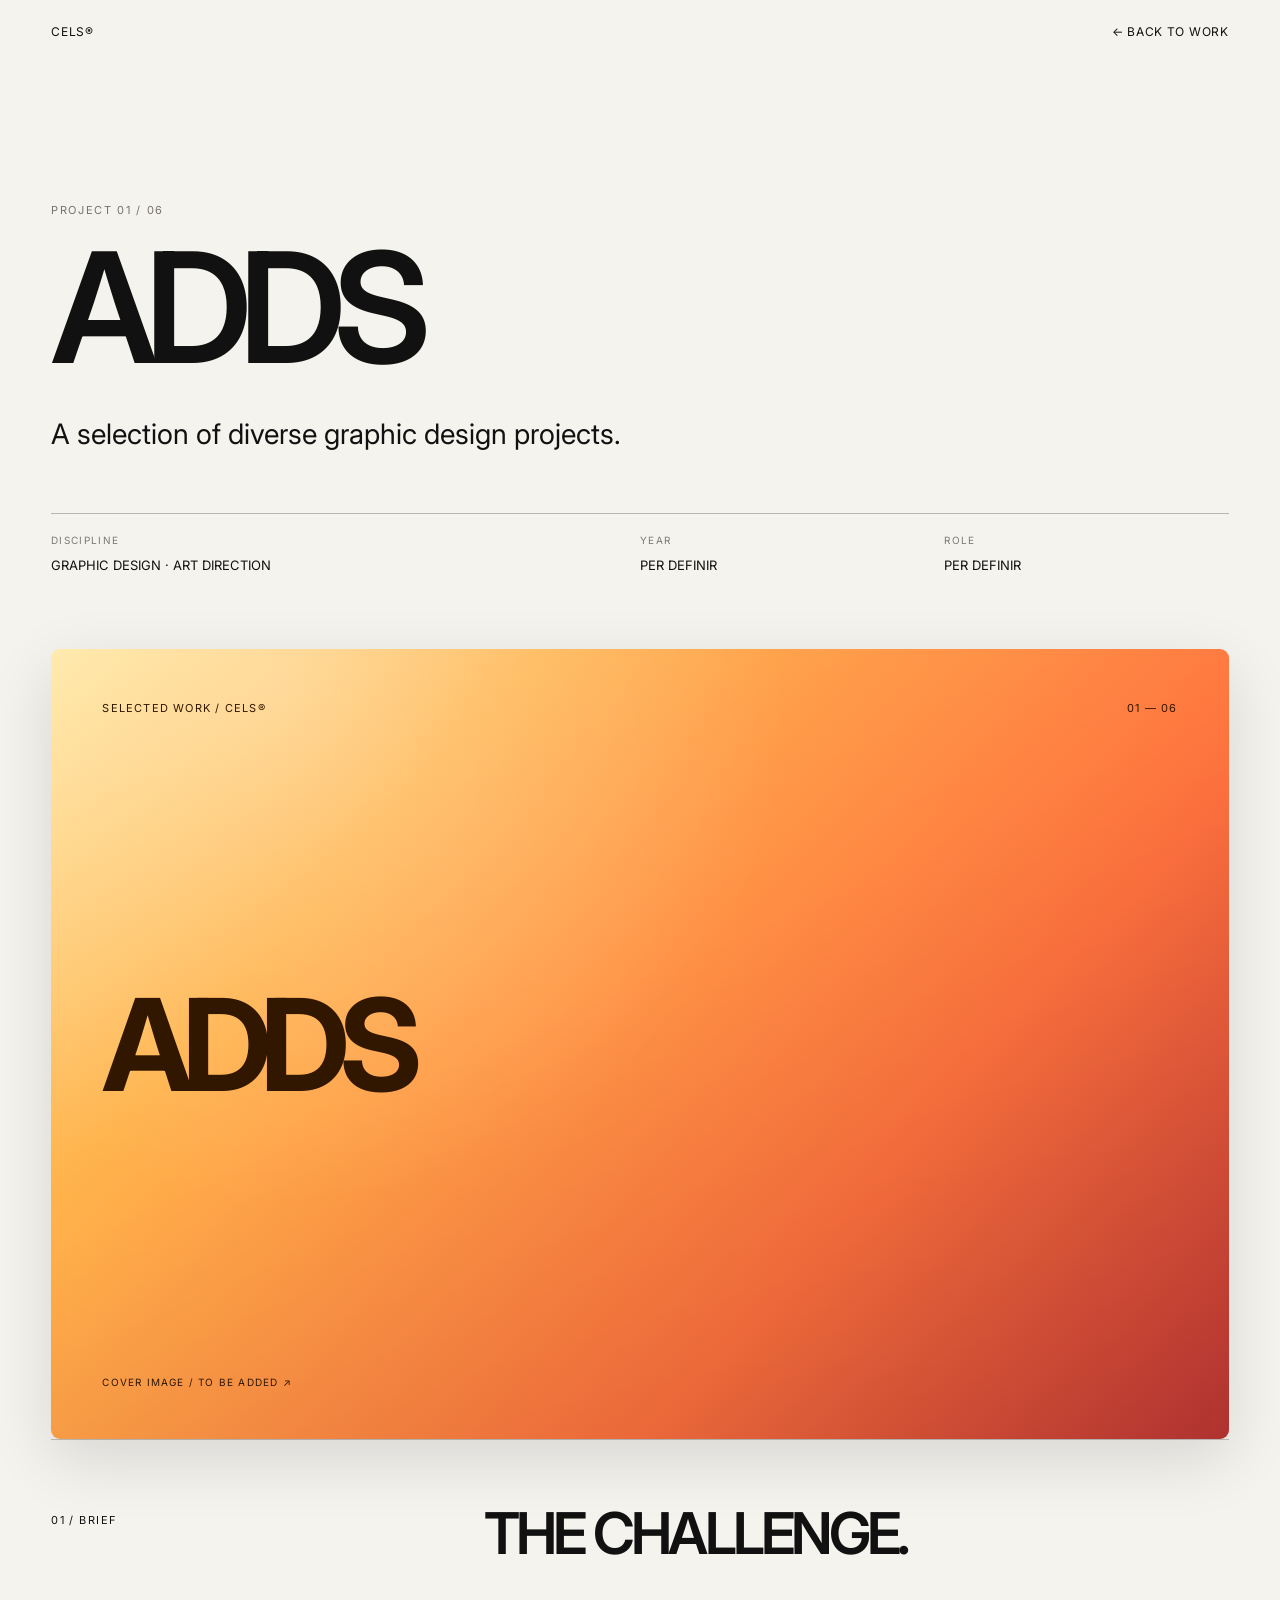
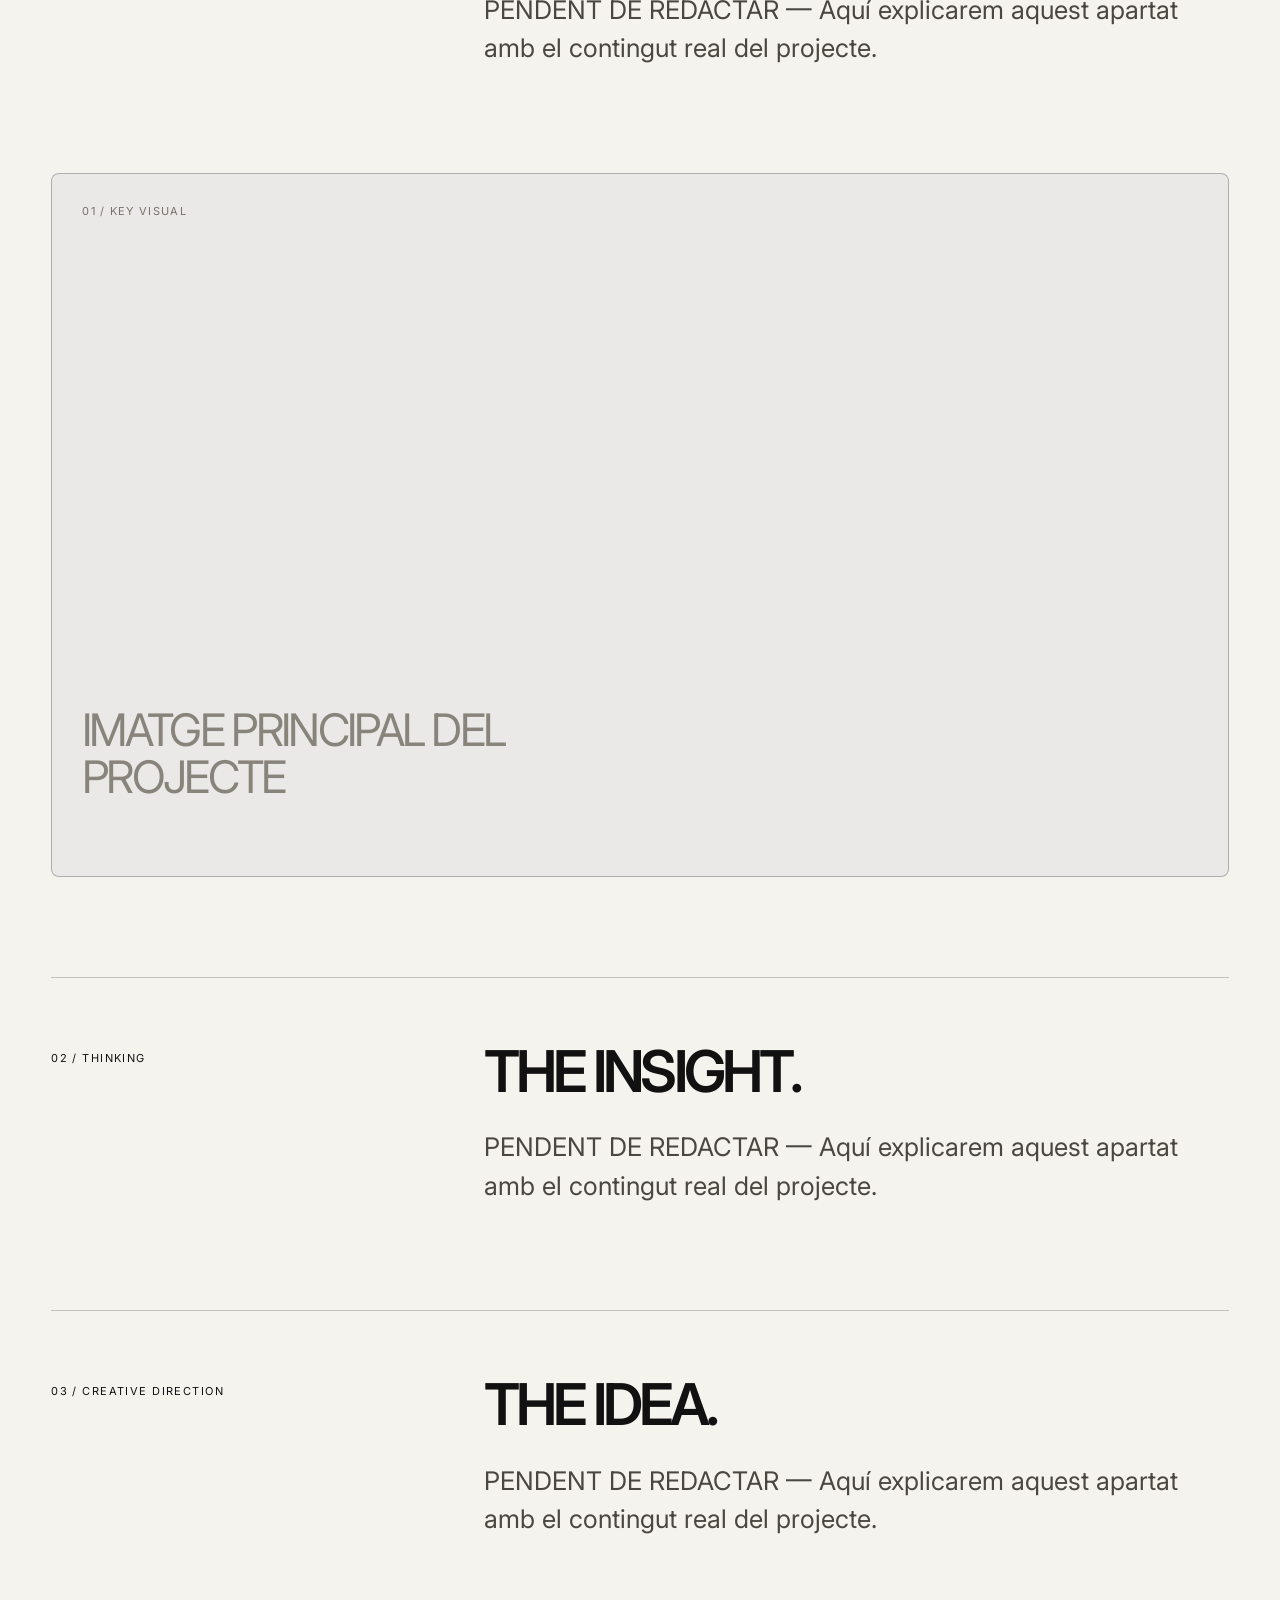
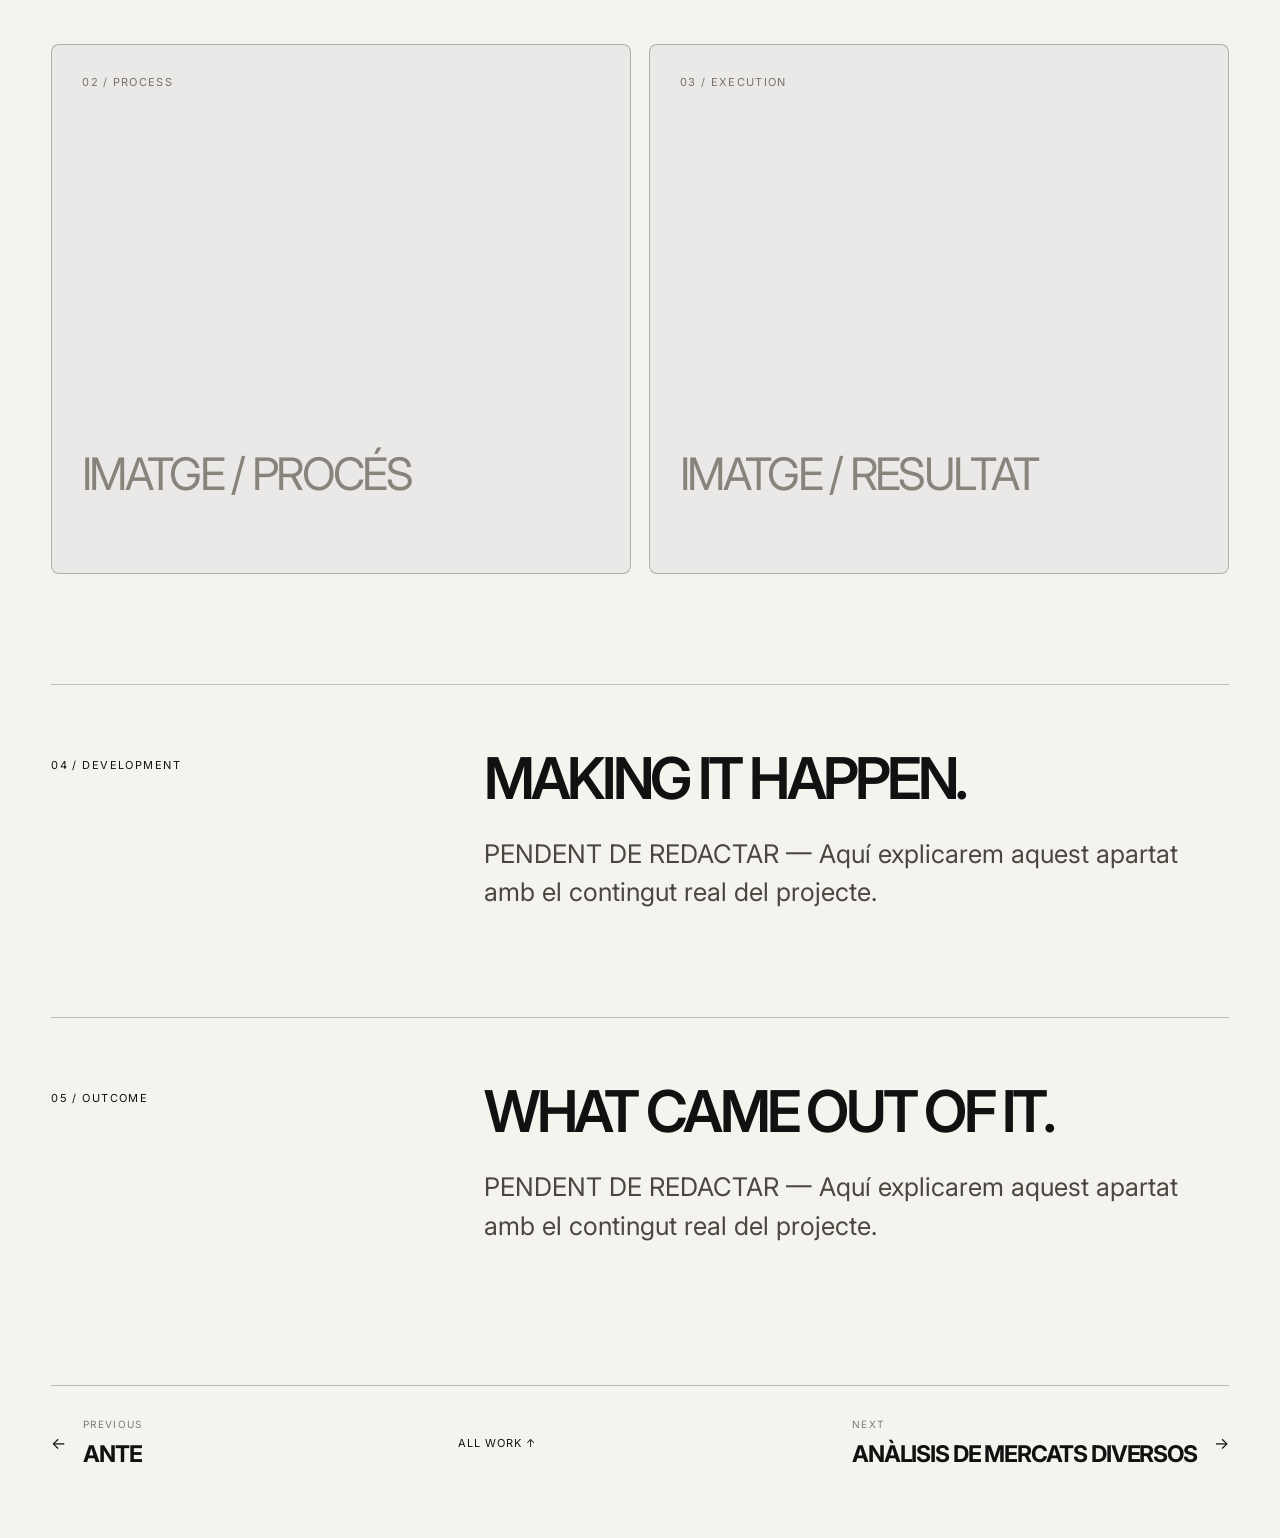
==== project.html @ 18241ce7 "Primera versió del portafoli CELS" ====
<!DOCTYPE html>
<html lang="en">
<head><meta charset="UTF-8"><meta name="viewport" content="width=device-width, initial-scale=1.0"><title>Projecte — Cels Campeny</title><link rel="stylesheet" href="style.css"></head>
<body class="project-body">
<header class="project-nav"><a href="index.html#top">CELS®</a><a href="index.html#work">← BACK TO WORK</a></header>
<main class="case-study">
 <div class="case-intro"><p id="detailNumber" class="case-eyebrow">PROJECT 01 / 06</p><h1 id="detailTitle">PROJECT</h1><p id="detailSummary" class="case-summary"></p><div class="case-meta"><div><small>DISCIPLINE</small><span id="detailCategory"></span></div><div><small>YEAR</small><span id="detailYear">PER DEFINIR</span></div><div><small>ROLE</small><span id="detailRole">PER DEFINIR</span></div></div></div>
 <div id="detailCover" class="case-cover"><div class="case-cover-top"><span>SELECTED WORK / CELS®</span><span id="detailCoverNumber">01 — 07</span></div><strong id="detailCoverTitle">PROJECT</strong><span class="case-cover-bottom">COVER IMAGE / TO BE ADDED ↗</span></div>
 <section class="case-section"><span>01 / BRIEF</span><div><h2>THE CHALLENGE.</h2><p id="detailChallenge"></p></div></section>
 <div class="case-media case-media-wide" id="visualOne"><span>01 / KEY VISUAL</span><p>IMATGE PRINCIPAL DEL PROJECTE</p></div>
 <section class="case-section"><span>02 / THINKING</span><div><h2>THE INSIGHT.</h2><p id="detailInsight"></p></div></section>
 <section class="case-section"><span>03 / CREATIVE DIRECTION</span><div><h2>THE IDEA.</h2><p id="detailIdea"></p></div></section>
 <div class="case-media-grid"><div class="case-media" id="visualTwo"><span>02 / PROCESS</span><p>IMATGE / PROCÉS</p></div><div class="case-media" id="visualThree"><span>03 / EXECUTION</span><p>IMATGE / RESULTAT</p></div></div>
 <section class="case-section"><span>04 / DEVELOPMENT</span><div><h2>MAKING IT HAPPEN.</h2><p id="detailExecution"></p></div></section>
 <section class="case-section case-last"><span>05 / OUTCOME</span><div><h2>WHAT CAME OUT OF IT.</h2><p id="detailOutcome"></p></div></section>
 <nav class="case-navigation" aria-label="Navegació entre projectes"><a id="previousDetail" href="index.html#work">← <span><small>PREVIOUS</small><strong id="previousName">PROJECT</strong></span></a><a class="case-all" href="index.html#work">ALL WORK ↑</a><a id="nextDetail" href="index.html#work"><span><small>NEXT</small><strong id="nextName">PROJECT</strong></span> →</a></nav>
</main><script src="projects-data.js"></script><script src="project.js"></script><script src="plis-plas-case.js"></script><script src="velabrava-case.js"></script><script src="ante-case.js"></script><script src="odara-case.js"></script><script src="adds-case.js"></script><script src="market-case.js"></script><script src="unified-heroes.js"></script></body></html>
---- style.css ----
@import url('https://fonts.googleapis.com/css2?family=Inter:wght@400;500;600;700&display=swap');

:root {
  --bg: #f5f3ee;
  --black: #111111;
  --grey: #77736c;
  --line: rgba(17, 17, 17, 0.18);
  --padding: clamp(24px, 4vw, 64px);
}

* {
  box-sizing: border-box;
}

html {
  scroll-behavior: smooth;
}

body {
  margin: 0;
  background: var(--bg);
  color: var(--black);
  font-family: 'Inter', Arial, sans-serif;
}

/* NAVIGATION */

.nav {
  position: fixed;
  top: 0;
  left: 0;
  width: 100%;
  padding: 26px var(--padding);

  display: flex;
  justify-content: space-between;
  align-items: center;

  z-index: 100;
}

.logo {
  color: inherit;
  text-decoration: none;
  font-size: 14px;
  font-weight: 600;
}

.menu {
  border: none;
  background: none;
  font-family: inherit;
  font-size: 14px;
  cursor: pointer;
}

/* HERO */

.hero {
  min-height: 100vh;

  padding: 120px var(--padding) 35px;

  display: flex;
  flex-direction: column;
  justify-content: space-between;
}

.hero-content {
  margin-top: 8vh;
}

.hero h1 {
  margin: 0;

  font-size: clamp(72px, 15vw, 220px);
  line-height: 0.82;

  letter-spacing: -0.075em;
  font-weight: 600;
}

.roles {
  margin-top: 38px;

  display: flex;
  flex-wrap: wrap;
  gap: 8px 28px;

  font-size: 13px;
}

.scroll {
  color: inherit;
  text-decoration: none;

  font-size: 11px;
  letter-spacing: 0.08em;
}

/* GENERAL SECTIONS */

.manifest,
.work {
  padding: 18vh var(--padding);
}

.label {
  margin: 0 0 70px;

  color: var(--grey);

  font-size: 11px;
  letter-spacing: 0.08em;
}

/* MANIFEST */

.manifest h2 {
  margin: 0;

  max-width: 1100px;

  font-size: clamp(54px, 10vw, 150px);
  line-height: 0.88;

  letter-spacing: -0.07em;
  font-weight: 500;
}

.manifest h3 {
  margin: 13vh 0 0 auto;

  max-width: 700px;

  font-size: clamp(38px, 6vw, 90px);
  line-height: 0.95;

  letter-spacing: -0.055em;
  font-weight: 500;
}

/* PROJECTS */

.project {
  min-height: 210px;

  border-bottom: 1px solid var(--line);

  display: grid;
  grid-template-columns: 80px 1fr auto;

  align-items: center;
  gap: 30px;

  transition: padding 0.35s ease;
}

.project:hover {
  padding: 0 18px;
}

.project > span {
  color: var(--grey);
  font-size: 12px;
}

.project h2 {
  margin: 0 0 12px;

  font-size: clamp(35px, 6vw, 82px);
  line-height: 0.9;

  letter-spacing: -0.06em;
  font-weight: 500;
}

.project p {
  margin: 0;

  color: var(--grey);

  font-size: 11px;
  letter-spacing: 0.08em;
}

.project strong {
  font-size: 32px;
  font-weight: 400;
}


/* MOBILE / GLOBAL */
@media (max-width:700px){
 .hero{padding-top:100px}
 .roles{flex-direction:column;gap:5px}
 .project{min-height:150px;grid-template-columns:40px 1fr auto;gap:12px}
 .project:hover{padding:0}
 .project h2{font-size:39px}
}
/* COMPACT DROPDOWN — floats over the fixed blue background */
.menu-dropdown { position: relative; color: #fff; }
.menu-dropdown .menu { display: inline-flex; gap: 8px; align-items: center; color: inherit; padding: 9px 0 9px 15px; letter-spacing: .055em; }
.menu-symbol { display: inline-block; transition: transform .25s ease; }
.menu-dropdown.is-open .menu-symbol, .menu-dropdown:focus-within .menu-symbol { transform: rotate(45deg); }
.menu-links {
  position: absolute; top: calc(100% + 6px); right: 0;
  width: min(275px, calc(100vw - 48px));
  padding: 12px; display: flex; flex-direction: column;
  border: 1px solid rgba(255,255,255,.35); border-radius: 12px;
  background: rgba(16, 42, 171, .88); color: #fff;
  box-shadow: 0 18px 48px rgba(0,18,96,.24);
  -webkit-backdrop-filter: blur(20px); backdrop-filter: blur(20px);
  opacity: 0; visibility: hidden; pointer-events: none;
  transform: translateY(-7px) scale(.98); transform-origin: top right;
  transition: opacity .22s ease, transform .22s cubic-bezier(.2,.7,.2,1), visibility .22s;
}
.menu-dropdown::after { content: ''; position: absolute; top: 100%; right: 0; width: 100%; height: 8px; }
.menu-dropdown.is-open .menu-links, .menu-dropdown:focus-within .menu-links {
  opacity: 1; visibility: visible; pointer-events: auto; transform: translateY(0) scale(1);
}
.menu-links a { display: flex; align-items: center; justify-content: space-between; gap: 16px; padding: 14px 13px; border-radius: 6px; font-size: 13px; font-weight: 600; letter-spacing: .04em; color: inherit; text-decoration: none; transition: background .2s, padding-left .2s; }
.menu-links a span { opacity: .7; font-weight: 400; }
.menu-links a:hover, .menu-links a:focus-visible { background: rgba(255,255,255,.17); padding-left: 19px; outline-offset: 2px; }
@media (prefers-reduced-motion: reduce) { .menu-links, .menu-symbol, .menu-links a { transition: none; } }
/* BLUE INTERACTIVE BACKGROUND */
.hero{position:relative;background:#1647ff;color:#fff;overflow:hidden}
.interactive-grid{position:absolute;inset:0;display:grid;grid-template-columns:repeat(28,1fr);grid-template-rows:repeat(18,1fr);pointer-events:none;background:#1647ff;z-index:0}
.grid-cell{border-right:1px solid rgba(255,255,255,.15);border-bottom:1px solid rgba(255,255,255,.15);background:rgba(255,255,255,var(--white,0));transition:background .45s ease}
.hero-content,.hero .scroll{position:relative;z-index:2}
.hero .scroll{color:white}
.nav{z-index:100;color:white}
.logo,.menu{color:inherit}
/* PROJECT GALLERY */
.work{position:relative;overflow:hidden;background:#f5f3ee}
.gallery3d{display:grid;grid-template-columns:1.15fr .85fr;align-items:center;column-gap:5vw;row-gap:35px;max-width:1250px;margin:0 auto}
.gallery-stage{position:relative;min-height:500px;display:grid;place-items:center;perspective:1100px;overflow:visible}
.gallery-shadow{position:absolute;bottom:40px;left:20%;width:60%;height:40px;border-radius:50%;background:rgba(0,0,0,.20);filter:blur(25px);transform:rotateX(65deg);pointer-events:none}
.project-stack{position:relative;width:min(77%,360px);height:330px;transform:rotateX(8deg) rotateY(-4deg);transform-style:preserve-3d;isolation:isolate}
/* Each slot's own 36px strip is the interactive target. The actual card does not intercept another strip. */

.stack-slot {
  position: absolute;
  left: 0;
  top: calc(var(--position) * 36px);
  width: 100%;
  height: 36px;

  z-index: var(--order);
  cursor: pointer;
  outline-offset: 5px;
  transform-style: preserve-3d;

  /* Moviment suau de les targetes de sota */
  transition: top 1.1s cubic-bezier(.76, 0, .24, 1);
}

.stack-slot.is-last{height:220px}
.stack-card{position:absolute;inset:0 auto auto 0;width:100%;height:220px;padding:20px;border:1px solid rgba(255,255,255,.22);border-radius:12px;color:white;display:flex;flex-direction:column;justify-content:space-between;pointer-events:none;transform-origin:top left;backface-visibility:hidden;box-shadow:0 8px 18px rgba(0,0,0,.18);transition:transform .3s cubic-bezier(.2,.7,.2,1),box-shadow .3s ease;will-change:transform}
.stack-card-number{font-size:12px;letter-spacing:.08em}
.stack-card-name{font-size:clamp(18px,2.5vw,26px);letter-spacing:-.05em}
.stack-slot.is-hovered:not(.is-moving) .stack-card,.stack-slot:focus-visible:not(.is-moving) .stack-card{transform:translateY(-14px);box-shadow:0 18px 30px rgba(0,0,0,.22)}
.stack-slot.is-moving{z-index:100 !important}
.stack-slot.is-moving .stack-card{box-shadow:0 28px 50px rgba(0,0,0,.3)}
.gallery-info{align-self:center;padding:20px 0;opacity:1;transition:opacity .2s ease-in-out}
.gallery-info.is-changing{opacity:0}
.gallery-index,.gallery-category{font-size:10px;letter-spacing:.12em;color:#77736c}
.gallery-info h2{margin:25px 0 15px;font-size:clamp(38px,6vw,76px);line-height:.9;letter-spacing:-.07em;font-weight:500}
.gallery-description{max-width:300px;margin-top:30px;font-size:14px;line-height:1.6}
.gallery-controls{display:flex;gap:10px;margin-top:35px}
.gallery-controls button{width:46px;height:46px;border:1px solid rgba(17,17,17,.25);border-radius:50%;background:transparent;font-size:20px;cursor:pointer;transition:background .2s,color .2s}
.gallery-controls button:hover{background:#111;color:#fff}
.gallery-thumbnails{display:none !important}
@media(max-width:700px){
 .gallery3d{grid-template-columns:1fr;row-gap:12px}
 .gallery-stage{min-height:375px}
 .project-stack{width:75%;height:310px}
 .gallery-info{width:100%;padding-top:0}
 .gallery-info h2{margin-top:15px}
}
@media(prefers-reduced-motion:reduce){html{scroll-behavior:auto}.stack-card,.gallery-info{transition:none}.menu-panel{transition:none}}

/* COMPLETED PORTFOLIO STRUCTURE */
.view-project,.outline-link{display:inline-flex;align-items:center;gap:25px;width:fit-content;text-decoration:none;color:inherit;font-size:12px;letter-spacing:.08em;border-bottom:1px solid currentColor;padding:8px 0;transition:gap .25s ease}
.view-project:hover,.outline-link:hover{gap:35px}
.view-project{margin-top:22px}
.about-section,.contact-section{padding:15vh var(--padding);background:var(--bg)}
.about-layout{display:grid;grid-template-columns:1.15fr .85fr;gap:8vw;max-width:1350px;margin:auto}
.about-layout h2,.contact-section h2{font-size:clamp(64px,11vw,165px);line-height:.86;letter-spacing:-.075em;font-weight:600;margin:0}
.about-lead{font-size:clamp(25px,3vw,44px);line-height:1.15;letter-spacing:-.045em;margin-top:0}
.about-copy>p:not(.about-lead):not(.helper-note){font-size:17px;line-height:1.55;max-width:490px}
.about-details{margin:45px 0}
.about-details>div{border-top:1px solid var(--line);padding:16px 0;display:grid;grid-template-columns:110px 1fr;gap:12px}
.about-details span,.contact-footer span{font-size:10px;color:var(--grey);letter-spacing:.08em}
.about-details p{margin:0;font-size:14px}
.helper-note{font-size:11px!important;color:var(--grey);line-height:1.4}
.contact-section{min-height:75vh;display:flex;flex-direction:column;justify-content:space-between}
.contact-section h2{margin-bottom:65px}
.contact-footer{border-top:1px solid var(--line);padding-top:22px;display:flex;gap:32px;flex-wrap:wrap;align-items:center}
.contact-footer a{color:inherit;text-decoration:none;font-size:12px;letter-spacing:.06em}
.contact-footer a:hover{text-decoration:underline}
/* PROJECT DETAIL */
.project-body{background:var(--bg)}
.project-nav{position:relative;z-index:2;display:flex;justify-content:space-between;padding:24px var(--padding);font-size:12px;letter-spacing:.06em}
.project-nav a{text-decoration:none;color:inherit}
.project-page{padding:7vh var(--padding) 12vh}
.project-kicker{font-size:11px;letter-spacing:.09em;color:var(--grey)}
.project-heading{font-size:clamp(64px,12vw,170px);font-weight:600;letter-spacing:-.075em;line-height:.88;margin:35px 0 45px;overflow-wrap:anywhere}
.project-meta{display:flex;gap:30px;flex-wrap:wrap;font-size:11px;letter-spacing:.06em;margin-bottom:45px}
.project-cover{min-height:clamp(270px,50vw,650px);background:#1647ff;border-radius:4px;display:flex;align-items:end;padding:clamp(25px,5vw,65px);color:white;font-size:clamp(20px,4vw,60px);font-weight:600;letter-spacing:-.06em}
.project-article{max-width:1050px;margin:100px auto;display:grid;grid-template-columns:1fr 2fr;gap:40px}
.project-article h2{font-size:12px;letter-spacing:.08em;font-weight:500;margin:5px 0}
.project-article p{font-size:clamp(19px,2.3vw,30px);line-height:1.35;margin:0}
.project-image-placeholder{min-height:350px;display:grid;place-items:center;border:1px dashed #aaa;color:#777;margin:35px auto;max-width:1100px;text-align:center;padding:30px}
.project-bottom{display:flex;justify-content:space-between;gap:20px;border-top:1px solid var(--line);padding-top:25px;flex-wrap:wrap}
.project-bottom a{color:inherit;text-decoration:none;font-size:13px}
.project-bottom a:hover{text-decoration:underline}
@media(max-width:700px){.about-layout,.project-article{grid-template-columns:1fr}.about-section,.contact-section{padding-top:13vh;padding-bottom:13vh}.contact-footer{gap:18px}.project-page{padding-top:5vh}.project-article{margin:65px auto;gap:15px}.project-image-placeholder{min-height:210px}}


/* ====================================================
   HOME — ONE FIXED GRADIENT BEHIND ALL SCROLLING CONTENT
   ==================================================== */
.home-page { background: #1647ff; color: #fff; }
.home-page .ambient-background {
  position: fixed;
  inset: 0;
  z-index: 0;
  pointer-events: none;
  overflow: hidden;
  background: linear-gradient(132deg, #112db7 0%, #1647ff 38%, #346cf1 68%, #779df6 100%);
  --cursor-x: 50vw;
  --cursor-y: 50vh;
  --cursor-opacity: 0;
}
.home-page .ambient-background::before {
  content: '';
  position: absolute;
  inset: 0;
  background: radial-gradient(circle 300px at var(--cursor-x) var(--cursor-y),
    rgba(255,255,255,.42) 0%, rgba(255,255,255,.19) 24%,
    rgba(255,255,255,.07) 49%, rgba(255,255,255,0) 100%);
  opacity: var(--cursor-opacity);
}
.home-page main { position: relative; z-index: 1; }
.home-page .hero,
.home-page .work,
.home-page .manifest,
.home-page .about-section,
.home-page .contact-section { background: transparent; color: #fff; }
.home-page .hero { overflow: visible; }
.home-page .nav { color: #fff; }
.home-page .label,
.home-page .gallery-index,
.home-page .gallery-category,
.home-page .about-details span,
.home-page .contact-footer span,
.home-page .helper-note { color: rgba(255,255,255,.73); }
.home-page .gallery-description,
.home-page .about-copy,
.home-page .about-details { color: #fff; }
.home-page .gallery-controls button {
  color: #fff;
  border-color: rgba(255,255,255,.5);
}
.home-page .gallery-controls button:hover { background: #fff; color: #1647ff; }
.home-page .about-details > div,
.home-page .contact-footer { border-color: rgba(255,255,255,.3); }
.home-page .gallery-shadow { background: rgba(0,0,50,.3); }
@media (prefers-reduced-motion: reduce) {
  .home-page .ambient-background::before { display: none; }
}


/* Subtle multidirectional lighting on the folder covers. */
.stack-card{overflow:hidden;isolation:isolate}
.stack-card::before{content:"";position:absolute;inset:0;z-index:-1;pointer-events:none;border-radius:inherit;background:radial-gradient(ellipse 85% 90% at 18% 5%,rgba(255,255,255,.30) 0%,rgba(255,255,255,.08) 42%,transparent 75%),linear-gradient(155deg,rgba(255,255,255,.10) 0%,transparent 43%,rgba(0,0,0,.15) 100%)}
.stack-card::after{content:"";position:absolute;inset:1px;z-index:-1;pointer-events:none;border-radius:11px;box-shadow:inset 0 1px 1px rgba(255,255,255,.26),inset 0 -12px 24px rgba(0,0,0,.06)}


/* 3D WHEEL / DEPTH DECK — overrides legacy strip-stack styles */
.home-page .gallery-stage{min-height:570px;perspective:1250px;overflow:visible}
.home-page .project-stack{
  position:relative;width:min(83%,390px);height:280px;
  transform:none;transform-style:preserve-3d;isolation:auto;
  margin-top:145px;
}
.home-page .stack-slot,
.home-page .stack-slot.is-last{
  position:absolute;inset:0;width:100%;height:230px;
  cursor:pointer;outline-offset:5px;transform-origin:center bottom;
  transform-style:preserve-3d;will-change:transform;
}
.home-page .stack-card{
  position:relative;inset:auto;width:100%;height:230px;
  transform:none;transform-origin:center center;pointer-events:auto;
  transition:box-shadow .25s ease,filter .25s ease;
  box-shadow:0 17px 29px rgba(2,16,71,.23),0 4px 7px rgba(0,0,0,.12);
}
.home-page .stack-slot:hover .stack-card,
.home-page .stack-slot:focus-visible .stack-card{
  transform:none;filter:saturate(1.09);
  box-shadow:0 24px 43px rgba(2,16,71,.35),0 4px 9px rgba(0,0,0,.13)
}
.home-page .stack-slot.is-moving{z-index:auto}
.home-page .gallery-shadow{bottom:56px;left:19%;width:62%;filter:blur(28px)}
@media(max-width:700px){
  .home-page .gallery-stage{min-height:490px}
  .home-page .project-stack{width:min(78%,335px);height:240px;margin-top:140px}
  .home-page .stack-slot,.home-page .stack-slot.is-last,
  .home-page .stack-card{height:205px}
}
@media(prefers-reduced-motion:reduce){.home-page .stack-slot{transition:none!important}}

/* Domino wheel — gentle lift on hover; suppressed while the wheel turns. */
.home-page .project-stack:not(.is-animating) .stack-slot:hover .stack-card,
.home-page .project-stack:not(.is-animating) .stack-slot:focus-visible .stack-card{
  transform:translate3d(0,-13px,16px);
  filter:saturate(1.09);
  box-shadow:0 27px 46px rgba(2,16,71,.36),0 7px 13px rgba(0,0,0,.12);
}
.home-page .project-stack.is-animating .stack-card{transform:none!important}
.home-page .stack-card{
  transition:transform .42s cubic-bezier(.22,1,.36,1), box-shadow .42s ease, filter .3s ease;
  will-change:transform;
}
@media(prefers-reduced-motion:reduce){
  .home-page .stack-card{transition:none!important}
  .home-page .project-stack:not(.is-animating) .stack-slot:hover .stack-card,
  .home-page .project-stack:not(.is-animating) .stack-slot:focus-visible .stack-card{transform:none}
}

/* ABOUT — INTERACTIVE GLOSSY 3D ORB (independent of the project gallery) */
.about-layout-orb{grid-template-columns:minmax(0,1.2fr) minmax(280px,.8fr);align-items:center;gap:clamp(35px,5vw,100px)}
.about-hero{min-width:0;position:relative}
.about-layout-orb .about-hero h2{font-size:clamp(60px,9vw,142px);position:relative;z-index:1;pointer-events:none}
.orb-stage{position:relative;width:min(100%,490px);height:clamp(260px,36vw,445px);margin:clamp(-18px,-2vw,-4px) auto 0;isolation:isolate;cursor:crosshair;touch-action:pan-y}
.orb-stage canvas{display:block;width:100%;height:100%;position:relative;z-index:1}
.orb-fallback{width:min(72%,305px);aspect-ratio:1;position:absolute;top:50%;left:50%;transform:translate(-50%,-50%);border-radius:48% 52% 49% 51%;background:radial-gradient(circle at 29% 22%,#f5ffb4 0%,#daff80 12%,#aeef2d 31%,#6acb24 60%,#217b30 83%,#0a3b29 100%);box-shadow:inset -26px -26px 50px rgba(5,44,17,.30),inset 14px 16px 28px rgba(255,255,255,.35),0 32px 50px rgba(0,10,82,.16);animation:orbFallbackFloat 5s ease-in-out infinite}
.orb-stage.is-rendering .orb-fallback{display:none}
.orb-caption{font-size:10px;letter-spacing:.11em;color:rgba(255,255,255,.7);text-align:center;margin:0}
@keyframes orbFallbackFloat{0%,100%{transform:translate(-50%,-49%) scale(1)}50%{transform:translate(-50%,-52%) scale(1.025)}}
@media(max-width:800px){.about-layout-orb{grid-template-columns:1fr}.about-layout-orb .about-hero h2{font-size:clamp(60px,13vw,115px)}.orb-stage{height:350px;margin:-16px auto 15px}.about-layout-orb .about-copy{max-width:640px}}
@media(prefers-reduced-motion:reduce){.orb-fallback{animation:none}}

/* ABOUT — kinetic shapes behind CURIOUS. No 3D dependency. */
.about-layout-orb .about-hero-falling { min-height:clamp(350px,42vw,520px); position:relative; display:flex; flex-direction:column; justify-content:center; isolation:isolate; overflow:hidden; }
.about-layout-orb .about-hero-falling .curious-heading { font-size:clamp(64px,9vw,142px); position:relative; z-index:3; line-height:.84; pointer-events:none; letter-spacing:-.085em; text-shadow:0 2px 7px rgba(15,45,170,.09); }
.curious-heading span{display:block;position:relative;white-space:nowrap}
.curious-heading span:last-child{margin-top:.09em}
.falling-objects{position:absolute;inset:0;z-index:1;pointer-events:none;overflow:hidden;perspective:800px}
.falling-piece{position:absolute;top:0;left:0;display:block;will-change:transform,opacity;opacity:0;filter:drop-shadow(0 12px 8px rgba(0,17,80,.15));transform-origin:center}
.falling-piece.disc{border-radius:50%;background:radial-gradient(circle at 28% 22%,#faffbf 0%,#baff34 35%,#48cc38 80%,#168746 100%);box-shadow:inset -6px -8px 12px rgba(5,70,20,.2),inset 3px 4px 9px rgba(255,255,255,.3)}
.falling-piece.ring{border-radius:50%;border:solid #fbc950;box-shadow:inset 4px 4px 7px rgba(255,255,255,.3),3px 5px 4px rgba(125,44,0,.15)}
.falling-piece.tile{border-radius:11px;background:linear-gradient(140deg,#ffe48c,#ff9b52 60%,#ef4938);box-shadow:inset 2px 3px 6px rgba(255,255,255,.4)}
.falling-piece.pill{border-radius:999px;background:linear-gradient(130deg,#d5ff87,#6efa54 46%,#18b771)}
.falling-piece.star{background:linear-gradient(140deg,#fff2a4,#ffaf2f 52%,#ff5a42);clip-path:polygon(50% 0%,61% 34%,95% 21%,75% 50%,95% 79%,61% 66%,50% 100%,39% 66%,5% 79%,25% 50%,5% 21%,39% 34%)}
.curious-caption{position:relative;z-index:3;margin:36px 0 0;font-size:10px;letter-spacing:.13em;color:rgba(255,255,255,.73);pointer-events:none}
@media(max-width:800px){.about-layout-orb .about-hero-falling{min-height:345px}.about-layout-orb .about-hero-falling .curious-heading{font-size:clamp(58px,12vw,110px)}}
@media(prefers-reduced-motion:reduce){.falling-piece{display:none}}

/* INDIVIDUAL PROJECTS — long-form editorial case studies */
.project-body{background:#f5f3ee;color:#111;}
.project-body .project-nav{position:relative;z-index:5;}
.case-study{padding:105px var(--padding) 70px;max-width:1700px;margin:auto;}
.case-intro{padding:35px 0 75px;}
.case-eyebrow{font-size:11px;letter-spacing:.15em;color:#77736c;margin:0 0 28px;}
.case-intro h1{font-size:clamp(60px,12vw,190px);line-height:.82;font-weight:600;letter-spacing:-.085em;overflow-wrap:anywhere;margin:0;max-width:1450px;}
.case-summary{font-size:clamp(19px,2.2vw,30px);line-height:1.3;max-width:660px;margin:45px 0 60px;}
.case-meta{display:grid;grid-template-columns:2fr 1fr 1fr;gap:20px;border-top:1px solid rgba(0,0,0,.25);padding-top:20px;}
.case-meta>div{display:flex;flex-direction:column;gap:10px;}
.case-meta small,.case-navigation small{font-size:10px;letter-spacing:.13em;color:#7c7a75;}
.case-meta span{font-size:13px;line-height:1.45;}
.case-cover{height:clamp(350px,65vw,790px);border-radius:9px;padding:clamp(20px,4vw,56px);display:flex;flex-direction:column;justify-content:space-between;position:relative;isolation:isolate;overflow:hidden;box-shadow:0 20px 65px rgba(0,0,0,.12);}
.case-cover:after{content:'';position:absolute;inset:0;z-index:-1;background:radial-gradient(circle at 20% 7%,rgba(255,255,255,.25),transparent 42%),linear-gradient(155deg,rgba(255,255,255,.07),transparent 44%,rgba(0,0,0,.13));pointer-events:none;}
.case-cover-top{display:flex;justify-content:space-between;gap:20px;font-size:11px;letter-spacing:.11em;}
.case-cover strong{font-size:clamp(54px,10vw,165px);letter-spacing:-.09em;line-height:.85;overflow-wrap:anywhere;}
.case-cover-bottom{font-size:10px;letter-spacing:.12em;}
.case-cover-image{position:absolute;inset:0;width:100%;height:100%;object-fit:cover;z-index:-2;}
.case-cover.has-image .case-cover-bottom{display:none;}
.case-section{display:grid;grid-template-columns:minmax(180px,1fr) minmax(0,2fr);gap:60px;border-top:1px solid rgba(0,0,0,.21);padding:65px 0 105px;}
.case-section>span{font-size:11px;letter-spacing:.13em;padding-top:8px;}
.case-section h2{font-size:clamp(29px,4.5vw,65px);letter-spacing:-.065em;line-height:1;margin:0 0 28px;font-weight:600;}
.case-section p{font-size:clamp(18px,2vw,27px);line-height:1.5;max-width:790px;color:#494740;margin:0;}
.case-media{min-height:350px;border:1px solid rgba(17,17,17,.27);border-radius:8px;background:rgba(12,34,90,.045);padding:30px;display:flex;flex-direction:column;justify-content:space-between;gap:40px;overflow:hidden;}
.case-media span{font-size:11px;letter-spacing:.12em;color:#77736c;}
.case-media p{font-size:clamp(22px,3.5vw,50px);letter-spacing:-.06em;line-height:1.05;max-width:470px;color:#88847b;}
.case-media-wide{min-height:clamp(400px,55vw,720px);margin:0 0 100px;}
.case-media-grid{display:grid;grid-template-columns:1fr 1fr;gap:18px;margin-bottom:110px;}
.case-media-grid .case-media{min-height:clamp(280px,43vw,530px)}
.case-media.has-image{padding:0;border:0;}
.case-media.has-image img{width:100%;height:100%;object-fit:cover;flex:1;min-height:0;}
.case-last{padding-bottom:140px;}
.case-navigation{display:flex;align-items:center;justify-content:space-between;gap:16px;border-top:1px solid rgba(0,0,0,.25);padding-top:32px;}
.case-navigation a{display:flex;align-items:center;gap:17px;text-decoration:none;color:inherit;max-width:40%;}
.case-navigation a>span{display:flex;flex-direction:column;gap:10px;}
.case-navigation strong{font-size:clamp(14px,1.8vw,25px);letter-spacing:-.05em;overflow-wrap:anywhere;}
.case-navigation .case-all{font-size:11px;white-space:nowrap;max-width:none;letter-spacing:.09em;}
.case-navigation a:hover{opacity:.55;}
@media(max-width:750px){.case-study{padding-top:78px}.case-intro{padding-bottom:46px}.case-summary{margin:34px 0 40px}.case-meta{grid-template-columns:1fr 1fr}.case-meta>div:first-child{grid-column:span 2}.case-section{grid-template-columns:1fr;gap:18px;padding:45px 0 76px}.case-media-wide{margin-bottom:70px}.case-media-grid{grid-template-columns:1fr;margin-bottom:70px}.case-media-grid .case-media{min-height:270px}.case-cover{height:460px}.case-navigation .case-all{display:none}}
@media(prefers-reduced-motion:reduce){.case-navigation a{transition:none}}

/* =============================================
   PLIS PLAS — bespoke editorial academic case study
   ============================================= */
.plis-case-body{background:#f8f7eb;color:#25331b}
.plis-case{max-width:none;padding:0;margin:0;color:#25331b}
.plis-case .plis-hero{min-height:min(850px,92svh);background:#4d5a2c;color:#ffe187;padding:clamp(25px,4vw,64px);display:flex;flex-direction:column;justify-content:space-between;position:relative;overflow:hidden}
.plis-hero:before{content:"";width:clamp(220px,42vw,650px);height:clamp(220px,42vw,650px);position:absolute;right:-9%;top:7%;border-radius:50%;background:radial-gradient(circle at 30% 30%,#ffdf93,#b2493b 52%,#6f3026 90%);box-shadow:inset -22px -20px 60px #47251c55,30px 38px 65px #19200e40;opacity:.9}
.plis-hero-top,.plis-hero-foot{display:flex;justify-content:space-between;position:relative;z-index:1;gap:20px;font-size:11px;letter-spacing:.13em}
.plis-hero-content{position:relative;z-index:1;padding:60px 0}
.plis-overline,.plis-kicker{font-size:11px;letter-spacing:.13em;font-weight:650}
.plis-hero h1{font-size:clamp(115px,24vw,380px);letter-spacing:-.105em;line-height:.67;margin:30px 0 45px;font-weight:750}
.plis-dot{color:#b2493b}
.plis-hero-deck{max-width:580px;font-size:clamp(24px,3vw,48px);line-height:1.06;letter-spacing:-.06em;margin:0}
.plis-facts{display:grid;grid-template-columns:repeat(4,1fr);gap:26px;padding:42px var(--padding);border-bottom:1px solid #b7bca3;background:#f8f7eb}
.plis-facts>div{display:flex;flex-direction:column;gap:11px}
.plis-facts small,.plis-credit{font-size:10px;letter-spacing:.13em;color:#667454}
.plis-facts strong{font-size:14px;font-weight:600;line-height:1.5}
.plis-editorial-intro{padding:clamp(110px,15vw,230px) var(--padding);max-width:1700px;margin:auto}
.plis-editorial-intro h2,.plis-text-section h2,.plis-identity h2,.plis-conclusion h2{font-size:clamp(56px,9vw,150px);letter-spacing:-.08em;line-height:.89;font-weight:650;margin:35px 0 40px}
.plis-editorial-intro h2 em{color:#b2493b;font-weight:500}
.plis-editorial-intro>p:last-child{font-size:clamp(20px,2.3vw,32px);max-width:780px;line-height:1.45;margin:0 0 0 auto}
.plis-figure{margin:0;padding:20px var(--padding) 110px;background:#f8f7eb}
.plis-figure img{display:block;width:100%;height:auto;max-height:850px;object-fit:contain;background:#f4f0db}
.plis-figure figcaption,.plis-split figcaption,.plis-identity-board figcaption,.plis-slogan figcaption{font-size:10px;letter-spacing:.12em;margin-top:13px;color:#647052}
.plis-figure-street img{max-height:750px}
.plis-text-section{display:grid;grid-template-columns:1fr 2fr;gap:70px;margin:0 var(--padding);padding:125px 0;border-top:1px solid #9ba888}
.plis-text-section h2{margin:0 0 45px}
.plis-text-section p:not(.plis-kicker),.plis-split-copy>p:last-child,.plis-conclusion>p:not(.plis-kicker){font-size:clamp(19px,2vw,27px);line-height:1.55;max-width:820px}
.plis-statement{background:#b2493b;color:#ffe187;padding:clamp(70px,10vw,155px) var(--padding);display:flex;flex-direction:column;gap:50px}
.plis-statement>span,.plis-statement>small{font-size:11px;letter-spacing:.13em}
.plis-statement>p{font-size:clamp(45px,8vw,120px);letter-spacing:-.08em;line-height:1.03;margin:0;max-width:1380px}
.plis-split{padding:135px var(--padding);display:grid;grid-template-columns:1fr 1fr;gap:5vw;align-items:center}
.plis-split h2{font-size:clamp(55px,7vw,115px);letter-spacing:-.08em;line-height:.9;margin:24px 0 40px}
.plis-split figure,.plis-slogan figure{margin:0;min-width:0}
.plis-split img,.plis-slogan img{width:100%;height:auto;display:block}
.plis-identity{padding:100px var(--padding);background:#ffe187}
.plis-identity-heading span{font-size:11px;letter-spacing:.13em}
.plis-identity h2{margin:30px 0 65px}
.plis-colours{display:grid;grid-template-columns:repeat(3,1fr);gap:14px;margin-bottom:65px}
.plis-colours>div{aspect-ratio:1.45;background:var(--swatch);color:var(--ink);padding:25px;display:flex;flex-direction:column;justify-content:space-between}
.plis-colours strong{font-size:clamp(22px,4vw,55px);letter-spacing:-.06em}
.plis-colours span{font-size:11px;letter-spacing:.12em}
.plis-identity-board{margin:0}.plis-identity-board img{width:100%;height:auto;display:block}
.plis-applications{background:#4d5a2c;color:#ffe187;padding:90px var(--padding)}
.plis-applications figcaption{color:#ffe187}
.plis-slogan{background:#b2493b;color:#ffe187;display:grid;grid-template-columns:1fr 1fr;gap:60px;align-items:center;padding:clamp(70px,10vw,145px) var(--padding)}
.plis-slogan h2{font-size:clamp(52px,7.7vw,120px);line-height:.86;letter-spacing:-.09em;margin:35px 0}
.plis-slogan h2 em{font-style:normal;color:#f9edbc}
.plis-slogan p:not(.plis-kicker){font-size:19px;line-height:1.5;max-width:460px}
.plis-slogan figcaption{color:#ffe187}
.plis-conclusion{padding:clamp(110px,15vw,230px) var(--padding) 140px}
.plis-conclusion h2{max-width:1300px}
.plis-conclusion>p:not(.plis-kicker){margin-left:auto}
.plis-credit{margin-top:110px;padding-top:22px;border-top:1px solid #9ba888}
.plis-case .case-navigation{max-width:1700px;margin:0 auto;padding:35px var(--padding) 85px}
.plis-reveal{opacity:0;transform:translateY(25px);transition:opacity .8s ease,transform .85s cubic-bezier(.22,1,.36,1)}.plis-reveal.is-visible{opacity:1;transform:none}
@media(max-width:800px){.plis-hero:before{width:210px;height:210px;right:-65px;top:18%}.plis-hero h1{font-size:clamp(90px,24vw,180px)}.plis-facts{grid-template-columns:1fr 1fr}.plis-text-section,.plis-split,.plis-slogan{grid-template-columns:1fr;gap:35px}.plis-text-section{padding:75px 0}.plis-split{padding:75px var(--padding)}.plis-colours>div{aspect-ratio:.8;padding:12px}.plis-colours strong{font-size:18px}.plis-editorial-intro{padding:95px var(--padding)}.plis-figure{padding-bottom:70px}.plis-identity{padding:75px var(--padding)}.plis-slogan{padding:75px var(--padding)}.plis-case .case-navigation{gap:10px}}
@media(prefers-reduced-motion:reduce){.plis-reveal{opacity:1;transform:none;transition:none}}

/* VELABRAVA — bespoke visual case study (independent of home gallery) */
.vela-case-body{background:#173449;color:#fff}
.vela-case-body .project-nav{background:rgba(23,52,73,.94);color:#fff}
.vela-case{max-width:none;margin:0;padding:0;color:#fff}
.vela-case .vela-hero{min-height:95svh;display:flex;flex-direction:column;justify-content:space-between;padding:clamp(22px,4.2vw,70px);isolation:isolate;background:linear-gradient(90deg,rgba(7,26,40,.42),rgba(7,26,40,.2)),url('assets/velabrava/sea-texture.webp') center/cover;position:relative;overflow:hidden}
.vela-top,.vela-bottom{display:flex;justify-content:space-between;gap:20px;font-size:11px;letter-spacing:.13em;position:relative;z-index:2;font-weight:700}.vela-bottom a{color:inherit;text-decoration:none}
.vela-hero-mark{position:relative;display:flex;flex-direction:column;justify-content:center;align-items:flex-start;min-height:530px}
.vela-hero-mark>p{color:#ebb71a;letter-spacing:.24em;font-size:11px;font-weight:800}
.vela-hero h1{font-family:Impact,'Arial Narrow',sans-serif;font-stretch:condensed;letter-spacing:-.07em;color:#ebb71a;font-size:clamp(110px,22vw,350px);line-height:.7;margin:20px 0;text-shadow:7px 8px 0 #17344955}
.vela-hero h1 span{color:#f8066c}
.vela-logo-asset{width:clamp(250px,53vw,820px);max-height:360px;object-fit:contain;position:absolute;right:0;bottom:3%;filter:drop-shadow(0 15px 19px #00142588);mix-blend-mode:screen;pointer-events:none}
.vela-facts{display:grid;grid-template-columns:1fr 1fr 1.5fr;gap:20px;padding:34px var(--padding);background:#ebb71a;color:#173449}
.vela-facts>div{display:flex;flex-direction:column;gap:12px}.vela-facts small{font-size:10px;letter-spacing:.13em}.vela-facts strong{font-size:14px;line-height:1.5}
.vela-intro,.vela-journey,.vela-social,.vela-outcome{padding:clamp(100px,15vw,210px) var(--padding);max-width:1700px;margin:auto}
.vela-tag,.vela-ink>span,.vela-message>span,.vela-outcome>span{font-size:11px;letter-spacing:.15em;font-weight:700}
.vela-intro h2,.vela-palette h2,.vela-journey h2,.vela-social h2,.vela-outcome h2{font-family:Impact,'Arial Narrow',sans-serif;font-size:clamp(68px,10.5vw,180px);font-weight:800;letter-spacing:-.045em;line-height:.9;margin:35px 0 45px}
.vela-intro h2 em,.vela-palette h2 em,.vela-journey h2 em,.vela-social h2 em,.vela-outcome h2 em{font-style:normal;color:#f8066c}
.vela-intro>p:last-child,.vela-ink p,.vela-palette>p:last-child,.vela-social>p:last-child,.vela-outcome>p{font-size:clamp(19px,2.1vw,29px);line-height:1.52;max-width:780px;margin-left:auto}
.vela-img{margin:0;position:relative;background:#0c2636}.vela-img img{display:block;width:100%;height:auto;object-fit:contain}.vela-img figcaption{font-size:10px;letter-spacing:.12em;padding:15px var(--padding) 40px;color:#ebb71a}
.vela-full{width:100%}.vela-wide{max-width:1500px;margin:0 auto;padding:0 var(--padding)}
.vela-ink{background:#ebb71a;color:#173449;display:grid;grid-template-columns:1fr 2fr;gap:30px;padding:110px var(--padding)}
.vela-ink h2{font-family:Impact,'Arial Narrow',sans-serif;line-height:.8;font-size:clamp(85px,13vw,200px);letter-spacing:-.05em;margin:0 0 35px}.vela-ink h2 i{color:#f8066c;font-style:normal}
.vela-ink p{margin:0}
.vela-palette{padding:130px var(--padding);background:#fff;color:#173449}.vela-palette h2 em{color:#f8066c}
.vela-swatches{display:grid;grid-template-columns:repeat(4,1fr);gap:12px;margin:65px 0}.vela-swatches>div{background:var(--c);color:var(--t);aspect-ratio:1;display:flex;flex-direction:column;justify-content:space-between;padding:22px}.vela-swatches b{font-family:Impact,'Arial Narrow',sans-serif;font-size:clamp(24px,3.3vw,50px)}.vela-swatches small{font-size:11px}
.vela-journey h2 em{color:#ebb71a}.vela-steps{display:grid;grid-template-columns:repeat(5,1fr);gap:1px;margin-top:90px;background:#ffffff4d}.vela-steps>div{background:#173449;padding:25px 12px;display:flex;flex-direction:column;gap:45px}.vela-steps b{font:800 clamp(40px,6vw,95px) Impact,'Arial Narrow',sans-serif;color:#ebb71a}.vela-steps span{font-size:14px;line-height:1.45}
.vela-message{background:#f8066c;color:#fff;padding:clamp(90px,12vw,170px) var(--padding)}.vela-message h2{font-family:Impact,'Arial Narrow',sans-serif;font-size:clamp(70px,11vw,165px);letter-spacing:-.045em;line-height:.93;margin:45px 0}.vela-message h2 em{font-style:normal;color:#ebb71a}.vela-message p{max-width:740px;margin-left:auto;font-size:clamp(19px,2vw,27px);line-height:1.5}
.vela-duo{display:grid;grid-template-columns:1fr 1fr;gap:16px;padding:60px var(--padding);align-items:start}.vela-duo figure{min-width:0}.vela-duo figcaption{padding-left:0}
.vela-outcome{background:#ebb71a;color:#173449;max-width:none}.vela-outcome h2 em{color:#f8066c}.vela-outcome>small{display:block;margin-top:100px;font-size:10px;letter-spacing:.12em}
.vela-nav{padding:40px var(--padding) 100px;display:flex;justify-content:space-between;gap:20px;background:#173449}.vela-nav a{color:#ebb71a;font-weight:700;text-decoration:none;font-size:12px;letter-spacing:.07em}.vela-nav a:hover{color:#f8066c}
.vela-reveal{opacity:0;transform:translateY(24px);transition:opacity .8s ease,transform .85s cubic-bezier(.22,1,.36,1)}.vela-reveal.is-visible{opacity:1;transform:none}
@media(max-width:800px){.vela-facts,.vela-ink,.vela-duo{grid-template-columns:1fr}.vela-hero-mark{min-height:400px}.vela-hero h1{font-size:clamp(90px,23vw,180px)}.vela-logo-asset{width:75%;right:0;bottom:6%}.vela-swatches{grid-template-columns:1fr 1fr}.vela-steps{grid-template-columns:1fr 1fr}.vela-journey,.vela-palette{padding-top:80px;padding-bottom:80px}.vela-ink{padding:85px var(--padding)}.vela-intro,.vela-social,.vela-outcome{padding-top:95px;padding-bottom:95px}.vela-nav{flex-wrap:wrap}.vela-img figcaption{padding-bottom:25px}}
@media(prefers-reduced-motion:reduce){.vela-reveal{opacity:1;transform:none;transition:none}}

/* Keep the unwanted Plis Plas decorative orb hidden */
.plis-hero::before{display:none !important}

/* VELABRAVA refinement — editorial headings, crisp imagery, original brand colours */
.vela-case .vela-hero{background:#173449;isolation:isolate}
.vela-case .vela-hero::before{content:"";position:absolute;right:0;top:0;bottom:0;width:48%;background:url('assets/velabrava/sea-texture-hq.webp') center center/cover no-repeat;z-index:-1}
.vela-case .vela-hero::after{content:"";position:absolute;right:37%;top:0;bottom:0;width:16%;background:linear-gradient(90deg,#173449 0%,rgba(23,52,73,0));pointer-events:none;z-index:-1}
.vela-hero h1,.vela-intro h2,.vela-palette h2,.vela-journey h2,.vela-social h2,.vela-outcome h2,.vela-ink h2,.vela-message h2,.vela-swatches b,.vela-steps b{font-family:'Inter',Arial,sans-serif;font-weight:650;font-stretch:normal;letter-spacing:-.075em;line-height:.93}
.vela-hero h1{font-size:clamp(76px,12vw,205px);line-height:.88;letter-spacing:-.09em;text-shadow:none}
.vela-intro h2,.vela-palette h2,.vela-journey h2,.vela-social h2,.vela-outcome h2{font-size:clamp(52px,8.5vw,138px);font-weight:650;line-height:.98}
.vela-ink h2{font-size:clamp(76px,11vw,165px);line-height:.9}
.vela-message h2{font-size:clamp(52px,8vw,125px);line-height:1.04}
.vela-steps b{font-size:clamp(39px,5vw,74px)}
.vela-swatches b{font-size:clamp(21px,2.7vw,40px);letter-spacing:-.06em}
.vela-logo-asset{mix-blend-mode:normal;opacity:1;filter:drop-shadow(0 10px 15px rgba(0,0,0,.27));width:clamp(260px,41vw,660px);max-height:330px;object-fit:contain;right:0;bottom:1%;z-index:3}
@media(max-width:800px){.vela-case .vela-hero::before{width:68%;opacity:.82}.vela-case .vela-hero::after{right:48%;width:24%}.vela-hero h1{font-size:clamp(64px,14vw,130px)}.vela-logo-asset{width:min(73vw,460px);bottom:6%;right:0}}


/* ANTE — standalone branded-content case study */
.ante-case-body{background:#f8f8f7;color:#1e342c}
.ante-case{max-width:none;margin:0;padding:0;font-family:'Inter',Arial,sans-serif;overflow:hidden}
.ante-case-body .project-nav{background:#1d342c;color:#f4fff7}
.ante-case-body .project-nav a{color:inherit}
.ante-case *{box-sizing:border-box}
.ante-case h1,.ante-case h2,.ante-case h3,.ante-case p{margin-top:0}
.ante-case h2{font-size:clamp(46px,8.5vw,136px);font-weight:650;line-height:.94;letter-spacing:-.08em}
.ante-case em{color:#875bd5;font-style:normal}
.ante-case .ante-tag{font-size:11px;letter-spacing:.13em;font-weight:700;text-transform:uppercase}
.ante-hero{background:#1e342c;min-height:calc(100svh - 65px);color:#20f78e;display:flex;flex-direction:column;justify-content:space-between;padding:38px var(--padding) 32px;position:relative;isolation:isolate;overflow:hidden}
.ante-hero::before{content:"";position:absolute;width:min(62vw,850px);aspect-ratio:1;border-radius:50%;background:#895bd7;right:-15%;top:10%;opacity:.16;pointer-events:none;z-index:-1}
.ante-bar,.ante-bottom{display:flex;justify-content:space-between;gap:15px;font-size:11px;font-weight:650;letter-spacing:.07em}
.ante-hero-content{padding:60px 0 75px;max-width:1180px}
.ante-kicker{font-size:clamp(14px,1.7vw,21px);letter-spacing:.08em;font-weight:700;color:#fff}
.ante-hero h1{font-size:clamp(135px,26vw,420px);letter-spacing:-.115em;font-weight:650;line-height:.95;margin:10px 0 6px;white-space:nowrap}
.ante-hero h1>span:first-child{color:#9563e5}
.ante-period{color:#fff}
.ante-hero-content>p{color:white;font-size:clamp(22px,2.7vw,39px);font-weight:500;letter-spacing:-.045em;max-width:760px}
.ante-hero-content a{color:#20f78e;text-decoration:none;font-size:12px;letter-spacing:.07em;font-weight:700;border-bottom:1px solid currentColor;padding-bottom:8px}
.ante-meta{padding:30px var(--padding);background:#875bd5;color:white;display:grid;grid-template-columns:repeat(3,1fr);gap:25px}
.ante-meta div{display:flex;flex-direction:column;gap:10px}.ante-meta small{font-size:10px;letter-spacing:.12em;opacity:.8}.ante-meta strong{font-size:14px;line-height:1.5;font-weight:550}
.ante-intro,.ante-story,.ante-rocco,.ante-content,.ante-notifications,.ante-format,.ante-outcome{padding:clamp(85px,12vw,170px) var(--padding)}
.ante-intro{background:#f8f8f7}.ante-intro h2{max-width:1150px;margin:45px 0 55px}
.ante-copy{display:grid;grid-template-columns:1fr 1fr;gap:10vw;margin-left:17%;font-size:clamp(17px,1.65vw,23px);line-height:1.6}
.ante-statement{padding:95px var(--padding);background:#20f78e;color:#1e342c}.ante-statement>span{font-size:11px;letter-spacing:.13em}
.ante-statement strong{display:block;font-size:clamp(56px,10vw,155px);font-weight:650;letter-spacing:-.08em;line-height:1.02;margin:35px 0}.ante-statement i{color:#875bd5;font-style:normal}.ante-statement p{font-size:13px;letter-spacing:.03em}
.ante-story{background:#1e342c;color:white}.ante-story .ante-tag{color:#20f78e}.ante-two{display:grid;grid-template-columns:1.1fr .9fr;align-items:center;gap:clamp(30px,6vw,100px);margin-top:45px}
.ante-two p{font-size:clamp(16px,1.6vw,23px);line-height:1.65;max-width:610px}
.ante-story h2 em,.ante-format h2 em{color:#20f78e}
.ante-figure{margin:0;padding:24px var(--padding) 45px;background:#f8f8f7}
.ante-figure img{display:block;width:100%;height:auto;object-fit:contain;border-radius:2px}
.ante-figure figcaption{font-size:10px;text-transform:uppercase;letter-spacing:.12em;padding-top:17px;color:#52645a}
.ante-figure.ante-wide img{max-width:1350px;margin-inline:auto}
.ante-rocco{background:#875bd5;color:white}.ante-rocco em{color:#20f78e}
.ante-rocco .ante-two{grid-template-columns:.85fr 1.15fr}.ante-rocco .ante-figure{padding:0;background:transparent}.ante-rocco .ante-figure img{max-height:590px}.ante-rocco .ante-figure figcaption{color:#f9f2ff}
.ante-content{background:#20f78e;color:#1e342c}.ante-content em{color:#875bd5}.ante-three{display:grid;grid-template-columns:repeat(3,1fr);gap:16px;margin-top:70px}.ante-three article{padding:27px 22px;border-top:2px solid #1e342c}.ante-three b{color:#875bd5;font-size:13px}.ante-three h3{font-size:clamp(23px,2.8vw,44px);letter-spacing:-.07em;margin:40px 0 12px}.ante-three p{font-size:15px;line-height:1.65;max-width:370px}
.ante-notifications{background:#1e342c;color:white}.ante-notifications em{color:#20f78e}
.ante-format{background:#875bd5;color:white}.ante-format em{color:#20f78e}.ante-format p{margin-left:auto;max-width:650px;line-height:1.65;font-size:clamp(17px,1.7vw,23px)}
.ante-outcome{background:#1e342c;color:white}.ante-outcome em{color:#20f78e}.ante-outcome>p{max-width:750px;margin:50px 0 0 auto;line-height:1.65;font-size:clamp(18px,1.65vw,24px)}.ante-credit{padding-top:100px;font-size:10px;letter-spacing:.12em;color:#20f78e}
.ante-nav{background:#20f78e;display:flex;flex-wrap:wrap;justify-content:space-between;padding:40px var(--padding) 90px;gap:30px}.ante-nav a{font-size:12px;color:#1e342c;font-weight:750;text-decoration:none}.ante-nav a:hover{color:#875bd5}
.ante-reveal{opacity:0;transform:translateY(22px);transition:opacity .75s ease,transform .85s cubic-bezier(.22,1,.36,1)}.ante-reveal.is-visible{opacity:1;transform:none}
@media(max-width:760px){.ante-meta,.ante-two,.ante-copy,.ante-three,.ante-rocco .ante-two{grid-template-columns:1fr}.ante-hero{min-height:670px}.ante-hero h1{font-size:clamp(108px,27vw,220px)}.ante-hero-content>p{font-size:21px}.ante-copy{margin-left:0}.ante-statement{padding-block:75px}.ante-hero .ante-bar,.ante-hero .ante-bottom{font-size:9px}.ante-rocco .ante-figure img{max-height:none}.ante-nav{flex-direction:column}}
@media(prefers-reduced-motion:reduce){.ante-reveal{opacity:1;transform:none;transition:none}}

/* ÒDÀRÀ SOCIAL — independent case study */
.odara-case-body{background:#fcf7ed;color:#30251c}.odara-case-body .project-nav{background:#fcf7ed;color:#2346ad}.odara-case-body .project-nav a{color:inherit}
.odara-case{max-width:none;margin:0;padding:0;overflow:hidden;font-family:'Inter',Arial,sans-serif}.odara-case *{box-sizing:border-box}.odara-case h1,.odara-case h2,.odara-case h3,.odara-case p{margin-top:0}.odara-case h2{font-size:clamp(48px,8.5vw,135px);line-height:.98;letter-spacing:-.075em;font-weight:650}.odara-case em{font-style:normal;color:#24b52c}.odara-label{font-size:11px;letter-spacing:.13em;font-weight:700}
.odara-hero{min-height:calc(100svh - 65px);background:#fcf7ed;color:#2546b4;display:flex;flex-direction:column;justify-content:space-between;padding:36px var(--padding);position:relative}.odara-hero::after{content:'';position:absolute;width:clamp(140px,21vw,340px);aspect-ratio:1;border-radius:50% 50% 50% 10%;background:#ffac18;right:-5%;top:20%;opacity:.9;transform:rotate(-25deg);z-index:0}.odara-top,.odara-hero-bottom{display:flex;justify-content:space-between;gap:20px;font-size:10px;letter-spacing:.1em;font-weight:700;position:relative;z-index:1}.odara-hero-core{position:relative;z-index:1;padding:90px 0 75px}.odara-hero-core>p:first-child{font-size:12px;letter-spacing:.1em}.odara-hero h1{font-size:clamp(80px,16vw,250px);letter-spacing:-.09em;line-height:.84;font-weight:650;margin:18px 0 28px}.odara-hero h1 em{color:#26b72b}.odara-deck{font-size:clamp(18px,2.2vw,31px);line-height:1.3;letter-spacing:-.035em;max-width:710px}.odara-hero a{display:inline-block;margin-top:23px;font-size:12px;color:#2448b7;text-decoration:none;border-bottom:1px solid currentColor;padding-bottom:8px}
.odara-details{background:#ffb129;padding:35px var(--padding);display:grid;grid-template-columns:repeat(4,1fr);gap:22px}.odara-details>div{display:flex;flex-direction:column;gap:10px}.odara-details small{font-size:10px;letter-spacing:.11em}.odara-details b{font-size:14px;line-height:1.45;font-weight:600}
.odara-copy{background:#fcf7ed;padding:clamp(90px,11vw,170px) var(--padding);display:grid;grid-template-columns:1fr 3fr;gap:5vw}.odara-copy>div{max-width:1020px}.odara-copy h2{color:#2748b7;margin-bottom:50px}.odara-copy p{font-size:clamp(17px,1.55vw,23px);line-height:1.65;max-width:760px;margin-left:auto;margin-bottom:25px}.odara-copy .odara-label{padding-top:15px}
.odara-photo{margin:0;padding:38px var(--padding) 45px;background:#fcf7ed}.odara-photo img{display:block;max-width:1330px;width:100%;height:auto;margin:auto;object-fit:contain}.odara-photo figcaption{font-size:10px;letter-spacing:.1em;margin:13px auto 0;max-width:1330px;color:#525448}.odara-photo.odara-full{background:#e5f1df}.odara-photo.odara-contained{background:#f9ecd5}
.odara-statement{background:#2561df;color:#fff;padding:110px var(--padding)}.odara-statement small{font-size:11px;letter-spacing:.1em}.odara-statement strong{display:block;font-size:clamp(48px,8.3vw,143px);line-height:1.03;letter-spacing:-.07em;margin-top:40px;font-weight:650}.odara-statement em{color:#ffd36a}
.odara-numbers{display:grid;grid-template-columns:repeat(2,1fr);background:#2ab933;color:#fff}.odara-numbers>div{padding:60px var(--padding);border-right:1px solid #ffffff60}.odara-numbers b{display:block;font-size:clamp(90px,15vw,230px);letter-spacing:-.1em;line-height:1}.odara-numbers span{display:block;letter-spacing:.12em;font-size:11px}.odara-numbers p{max-width:390px;font-size:18px;line-height:1.45;margin-top:17px}
.odara-campaign{background:#fbab20;color:#40261d;padding:110px var(--padding)}.odara-campaign h2{font-size:clamp(47px,9vw,145px);margin:30px 0 38px}.odara-campaign em{color:#fff}.odara-campaign>p{max-width:740px;margin-left:auto;font-size:clamp(17px,1.7vw,23px);line-height:1.6}
.odara-flights{background:#224db9;color:white;padding:110px var(--padding)}.odara-flights h2{margin:35px 0 65px}.odara-flights em{color:#ffb129}.odara-flight-grid{display:grid;grid-template-columns:repeat(3,1fr);gap:23px}.odara-flight-grid article{border-top:1px solid #ffffffa0;padding-top:25px}.odara-flight-grid small{color:#ffd46d;font-weight:700}.odara-flight-grid h3{margin:43px 0 15px;font-size:clamp(27px,3.5vw,48px);letter-spacing:-.055em}.odara-flight-grid p{line-height:1.6;font-size:16px}
.odara-gallery{background:#fcf7ed;display:grid;grid-template-columns:1fr 1fr;gap:0}.odara-gallery .odara-photo{padding:24px}.odara-gallery .odara-photo:last-child{grid-column:1/-1}.odara-gallery .odara-photo:last-child img{max-width:950px}
.odara-end{background:#1f4bb1;color:#fff;padding:110px var(--padding)}.odara-end h2{margin:30px 0 50px}.odara-end em{color:#ffc046}.odara-end p{font-size:clamp(17px,1.7vw,24px);line-height:1.65;max-width:800px;margin-left:auto}.odara-end>small{display:block;margin-top:110px;font-size:10px;letter-spacing:.12em;color:#ffb129}
.odara-nav{background:#30bd39;padding:40px var(--padding) 90px;display:flex;gap:25px;flex-wrap:wrap;justify-content:space-between}.odara-nav a{font-size:12px;font-weight:700;text-decoration:none;color:#163821}.odara-nav a:hover{color:#fff}
.odara-reveal{opacity:0;transform:translateY(20px);transition:opacity .8s ease,transform .85s cubic-bezier(.22,1,.36,1)}.odara-reveal.is-visible{opacity:1;transform:none}
@media(max-width:800px){.odara-details,.odara-flight-grid{grid-template-columns:1fr 1fr}.odara-copy{grid-template-columns:1fr;gap:24px}.odara-hero h1{font-size:clamp(75px,16vw,145px)}.odara-hero::after{opacity:.3}.odara-copy p{margin-left:0}}
@media(max-width:600px){.odara-details,.odara-flight-grid,.odara-numbers,.odara-gallery{grid-template-columns:1fr}.odara-gallery .odara-photo:last-child{grid-column:auto}.odara-hero h1{font-size:clamp(69px,17vw,108px)}.odara-top,.odara-hero-bottom{font-size:9px}.odara-hero-core{padding:100px 0}.odara-statement,.odara-campaign,.odara-flights,.odara-end{padding:80px var(--padding)}}
@media(prefers-reduced-motion:reduce){.odara-reveal{opacity:1;transform:none;transition:none}}

/* VELABRAVA — Eliminar imatges de la portada */

.vela-case .vela-hero::before {
  display: none !important;
}

.vela-logo-asset {
  display: none !important;
}

/* ADDS — editorial slide gallery */
.adds-case-body{background:#fff;color:#141414}.adds-case{background:#fff;min-height:100vh;color:#141414;font-family:Inter,Arial,sans-serif}.adds-shell{padding:94px clamp(22px,5vw,85px) 35px;max-width:1600px;margin:auto}.adds-head{padding:0 0 30px;border-bottom:1px solid #dedede}.adds-meta{display:flex;justify-content:space-between;gap:12px;font-size:11px;letter-spacing:.08em;color:#777}.adds-head h1{font-size:clamp(72px,14vw,220px);letter-spacing:-.095em;line-height:.95;font-weight:550;margin:14px 0 8px}.adds-head h1 span{color:#f47842}.adds-head>p{font-size:clamp(10px,1.1vw,13px);letter-spacing:.09em;margin:13px 0 0}.adds-player{padding-top:20px}.adds-art{height:clamp(350px,56vh,690px);background:#f2f0ed;display:flex;align-items:center;justify-content:center;overflow:hidden;opacity:1;transition:opacity 230ms ease;border-radius:2px}.adds-art.is-changing{opacity:0}.adds-main-image{width:100%;height:100%;object-fit:contain;display:block}.adds-talkual{display:flex;align-items:center;justify-content:center;gap:clamp(6px,1vw,22px);width:100%;height:100%;padding:clamp(8px,1.8vw,25px);background:#002c29}.adds-talkual img{min-width:0;max-width:32%;height:90%;object-fit:contain}.adds-talkual img:nth-child(1){max-width:40%;height:auto;max-height:65%}.adds-talkual img:nth-child(2){max-width:23%;height:95%}.adds-caption-wrap{background:#fff;min-height:155px;padding:22px 0 32px;display:flex;align-items:start;justify-content:space-between;gap:30px;border-bottom:1px solid #ddd}.adds-caption{max-width:760px;opacity:1;transform:translateY(0);transition:opacity 280ms ease,transform 280ms ease}.adds-caption.is-changing{opacity:0;transform:translateY(8px)}.adds-kicker{font-size:10px;letter-spacing:.1em;color:#777;font-weight:600}.adds-caption h2{font-weight:550;font-size:clamp(25px,3vw,42px);line-height:1;letter-spacing:-.05em;margin:10px 0}.adds-caption p{font-size:clamp(12px,1vw,15px);line-height:1.65;color:#555;margin:0}.adds-controls{display:flex;align-items:center;gap:10px;flex:none}.adds-controls span{font-size:12px;white-space:nowrap;margin-right:10px}.adds-controls button{background:transparent;border:1px solid #141414;color:#141414;border-radius:50%;height:48px;width:48px;font-size:24px;cursor:pointer;transition:background .2s,color .2s}.adds-controls button:hover,.adds-controls button:focus-visible{background:#111;color:#fff}.adds-bottom{display:flex;justify-content:space-between;gap:20px;padding:28px 0;font-size:10px;letter-spacing:.05em;color:#777}.adds-bottom a{color:#111;text-decoration:none}.adds-case-body .project-nav{background:white;color:#111}.adds-case-body .project-nav a{color:#111}
@media(max-width:650px){.adds-shell{padding-top:90px}.adds-meta{flex-direction:column;gap:5px}.adds-head h1{font-size:clamp(80px,23vw,140px)}.adds-art{height:52vh;min-height:290px}.adds-caption-wrap{flex-direction:column;gap:20px}.adds-controls{align-self:flex-end}.adds-bottom{flex-direction:column}.adds-talkual{gap:4px}.adds-controls button{width:44px;height:44px}}
@media(prefers-reduced-motion:reduce){.adds-art,.adds-caption{transition:none}}

/* ADDS: white editorial artwork surface and enlarged image view */
.adds-case-body .adds-art, .adds-case-body .adds-talkual {
 background:transparent !important;
 border:0 !important;
 box-shadow:none !important;
}
.adds-case-body .adds-art img {cursor:zoom-in;}
.adds-case-body .adds-art img:focus-visible {outline:3px solid #f47842;outline-offset:3px;}
.adds-zoom-open {overflow:hidden;}
.adds-lightbox {
 position:fixed;inset:0;z-index:9999;display:flex;align-items:center;justify-content:center;
 background:rgba(255,255,255,.98);padding:clamp(20px,5vw,56px);opacity:0;
 pointer-events:none;visibility:hidden;transition:opacity .24s ease,visibility .24s;
}
.adds-lightbox.is-open {opacity:1;pointer-events:auto;visibility:visible;}
.adds-lightbox-image {max-width:96vw;max-height:91dvh;width:auto;height:auto;object-fit:contain;display:block;}
.adds-lightbox-close {position:absolute;right:clamp(14px,3vw,40px);top:clamp(10px,2vw,28px);
 background:#fff;border:1px solid #111;border-radius:50%;width:48px;height:48px;
 color:#111;font:30px/1 Inter,Arial,sans-serif;cursor:pointer;z-index:1;}
.adds-lightbox-close:hover,.adds-lightbox-close:focus-visible {background:#111;color:#fff;}
@media(prefers-reduced-motion:reduce){.adds-lightbox{transition:none;}}

/* === MARKET RESEARCH EDITORIAL MOSAIC === */
.market-case-body{background:#fff;color:#151515}.market-case-body .case-study{padding:0!important;max-width:none!important}.market-case-body .project-nav{background:rgba(255,255,255,.94);color:#111}.market-shell{background:#fff;min-height:100vh;font-family:Inter,Arial,sans-serif}.market-header{padding:130px clamp(22px,5vw,84px) 75px;background:#eaffd6}.market-top{display:flex;justify-content:space-between;gap:16px;font-size:11px;font-weight:700;letter-spacing:.11em}.market-header h1{margin:55px 0 25px;font-weight:600;font-size:clamp(68px,12vw,176px);letter-spacing:-.09em;line-height:.82}.market-header h1 em{font-style:normal;color:#159b65}.market-header>p{font-size:clamp(12px,1.2vw,17px);letter-spacing:.12em}.market-project{padding:80px clamp(20px,5vw,84px) 100px}.market-project-head{display:flex;justify-content:space-between;align-items:end;gap:32px;margin-bottom:30px}.market-project-head>div:first-child{max-width:820px}.market-label{font-size:11px;font-weight:700;letter-spacing:.11em;color:#249462}.market-project-head h2{font-size:clamp(43px,6.5vw,100px);letter-spacing:-.07em;line-height:.95;font-weight:600;margin:20px 0}.market-project-head p{max-width:690px;line-height:1.65;font-size:15px;color:#424242}.market-arrows{display:flex;align-items:center;gap:10px;flex:none}.market-arrows span{font-size:12px;padding-right:16px}.market-arrows button,.market-zoom-arrow{width:52px;height:52px;border:1px solid #222;border-radius:100%;background:#fff;font-size:25px;cursor:pointer}.market-arrows button:hover{background:#eaffd6}.market-frame{padding:16px;background:#fff;border:1px solid #dedede;transition:opacity .16s ease}.market-frame.market-transition{opacity:0}.market-mosaic{display:grid;grid-template-columns:repeat(4,minmax(0,1fr));gap:9px}.market-mosaic.market-empathy{grid-template-columns:repeat(3,minmax(0,1fr))}.market-tile{position:relative;display:block;padding:0;border:none;background:#fff;cursor:zoom-in;min-width:0;overflow:hidden}.market-tile img{width:100%;height:100%;display:block;object-fit:contain;transition:transform .2s ease}.market-tile:hover img{transform:scale(1.03)}.market-tile:focus-visible{outline:3px solid #29c37c;outline-offset:2px}.market-under{display:flex;align-items:center;justify-content:space-between;gap:20px;margin-top:17px;font-size:11px;letter-spacing:.06em}.market-under a,.market-footer a{color:inherit;text-decoration:underline;text-underline-offset:4px}.market-footer{padding:25px clamp(22px,5vw,84px);border-top:1px solid #ddd;display:flex;justify-content:space-between;gap:20px;font-size:11px;letter-spacing:.07em}.market-lightbox[hidden]{display:none!important}.market-lightbox{position:fixed;inset:0;background:rgba(255,255,255,.98);z-index:10000;display:flex;align-items:center;justify-content:center;gap:clamp(4px,2vw,28px);padding:55px 20px}.market-lightbox img{max-height:calc(100vh - 120px);max-width:calc(100vw - 190px);object-fit:contain;box-shadow:0 8px 30px #0002}.market-close{position:absolute;right:30px;top:12px;font-size:42px;background:none;border:0;cursor:pointer}.market-zoom-count{position:absolute;bottom:12px;left:50%;transform:translateX(-50%);font-size:12px}.market-zoom-open{overflow:hidden}@media(max-width:700px){.market-header{padding-top:105px}.market-project{padding-top:50px}.market-project-head{display:block}.market-arrows{justify-content:flex-end;margin-top:24px}.market-mosaic{grid-template-columns:repeat(2,minmax(0,1fr));gap:5px}.market-mosaic.market-empathy{grid-template-columns:1fr}.market-under,.market-footer{align-items:flex-start;flex-direction:column;line-height:1.5}.market-lightbox{padding:70px 5px 38px;gap:4px}.market-lightbox img{max-width:calc(100vw - 94px);max-height:calc(100vh - 125px)}.market-zoom-arrow{width:40px;height:40px;flex:none}}

/* COMMON EDITORIAL COVER — VELABRAVA, PLIS PLAS, ÒDÀRÀ, ANTE ONLY */
:is(.vela-case-body,.plis-case-body,.odara-case-body,.ante-case-body) .project-nav{display:none!important}
.unified-hero:is(.vela-hero,.plis-hero,.odara-hero,.ante-hero){min-height:100svh!important;display:flex!important;flex-direction:column!important;justify-content:space-between!important;gap:28px!important;padding:clamp(23px,3.4vw,56px) var(--padding)!important;position:relative;overflow:hidden;isolation:isolate}
.unified-hero::before,.unified-hero::after{display:none!important}
.vela-case .unified-hero{background:#173449!important;color:#ebb71a!important}
.plis-case .unified-hero{background:#4d5a2c!important;color:#ffe187!important}
.odara-case .unified-hero{background:#fcf7ed!important;color:#2546b4!important}
.ante-case .unified-hero{background:#1e342c!important;color:#20f78e!important}
.unified-cover-top,.unified-cover-bottom{display:flex;align-items:flex-start;justify-content:space-between;position:relative;z-index:1}
.unified-cover-top a,.unified-cover-bottom a{color:inherit!important;text-decoration:none!important;border:0!important;padding:0!important;margin:0!important;font-size:clamp(11px,.9vw,14px)!important;font-weight:650!important;letter-spacing:.04em!important;line-height:1.3!important}
.unified-cover-top a:hover,.unified-cover-bottom a:hover{text-decoration:underline!important;text-underline-offset:5px!important}
.unified-top-right{display:flex;align-items:flex-end;flex-direction:column;gap:9px;text-align:right}
.unified-keywords{font-size:clamp(9px,.72vw,11px);letter-spacing:.08em;font-weight:550;max-width:65vw;line-height:1.4}
.unified-cover-main{flex:1;display:flex;flex-direction:column;align-items:flex-start;justify-content:center;padding:clamp(28px,5vh,85px) 0 20px!important;min-width:0}
.unified-number{font-size:11px;font-weight:650;letter-spacing:.09em;margin-bottom:clamp(22px,4vh,48px)}
.unified-client{font-size:clamp(11px,1vw,14px);font-weight:650;letter-spacing:.06em;margin-bottom:clamp(8px,1.5vh,19px);text-decoration:none!important}
.unified-hero .unified-heading{padding:0!important;margin:0 0 clamp(18px,3vh,38px)!important;max-width:100%;white-space:normal;position:relative;z-index:1}
/* Preserve each project's original heading scale and identity */
.vela-case .unified-heading{font-size:clamp(76px,12vw,205px)!important;font-family:Inter,Arial,sans-serif!important;letter-spacing:-.09em!important;font-weight:650!important;line-height:.88!important;color:#ebb71a!important;text-shadow:none!important}
.vela-case .unified-heading span{color:#f8066c!important}
.plis-case .unified-heading{font-size:clamp(115px,24vw,380px)!important;font-family:Inter,Arial,sans-serif!important;letter-spacing:-.105em!important;line-height:.67!important;font-weight:750!important;color:#ffe187!important}
.odara-case .unified-heading{font-size:clamp(80px,16vw,250px)!important;font-family:Inter,Arial,sans-serif!important;letter-spacing:-.09em!important;line-height:.84!important;font-weight:650!important;color:#2546b4!important}
.odara-case .unified-heading em{color:#26b72b!important}
.ante-case .unified-heading{font-size:clamp(135px,26vw,420px)!important;font-family:Inter,Arial,sans-serif!important;letter-spacing:-.115em!important;line-height:.95!important;font-weight:650!important;color:#20f78e!important;white-space:nowrap!important}
.ante-case .unified-heading>span:first-child{color:#9563e5!important}
.unified-statement{font-size:clamp(19px,2.2vw,32px)!important;line-height:1.22!important;letter-spacing:-.035em!important;font-weight:500!important;margin:0 0 22px!important;padding:0!important;max-width:780px!important;color:inherit!important}
.plis-case .unified-statement{font-size:clamp(24px,3vw,48px)!important;line-height:1.06!important}
.unified-location{font-size:clamp(10px,.88vw,13px)!important;line-height:1.5!important;font-weight:650!important;letter-spacing:.065em!important;color:inherit!important;margin:0!important;padding:0!important}
.unified-cover-bottom{justify-content:flex-end!important;text-align:right;margin-top:10px}
@media(max-width:760px){.unified-cover-main{padding-block:36px!important}.unified-hero .unified-heading{max-width:100%}.plis-case .unified-heading{font-size:clamp(90px,24vw,180px)!important}.vela-case .unified-heading{font-size:clamp(64px,14vw,130px)!important}.ante-case .unified-heading{font-size:clamp(90px,24vw,220px)!important}.odara-case .unified-heading{font-size:clamp(69px,17vw,108px)!important}.unified-keywords{max-width:55vw}.unified-statement{font-size:clamp(18px,4vw,25px)!important}}

/* FINAL — Same warm off-white background on the four editorial covers only. */
.vela-case .unified-hero,
.plis-case .unified-hero,
.odara-case .unified-hero,
.ante-case .unified-hero {
  background: #fcf7ed !important;
}
/* Ensure headline, navigation and descriptions remain legible on pale paper. */
.vela-case .unified-hero { color: #173449 !important; }
.plis-case .unified-hero { color: #4d5a2c !important; }
.odara-case .unified-hero { color: #2546b4 !important; }
.ante-case .unified-hero { color: #1e342c !important; }
.vela-case .unified-heading { color: #173449 !important; }
.plis-case .unified-heading { color: #4d5a2c !important; }
.odara-case .unified-heading { color: #2546b4 !important; }
.ante-case .unified-heading { color: #1e342c !important; }
/* Keep each project's distinctive accent. */
.vela-case .unified-heading span { color: #f8066c !important; }
.plis-case .unified-heading .plis-dot { color: #b2493b !important; }
.odara-case .unified-heading em { color: #26b72b !important; }
.ante-case .unified-heading > span:first-child { color: #875bd5 !important; }
.ante-case .unified-heading .ante-period { color: #079a6a !important; }


/* Home project cards — optional image artwork */
.stack-card.has-card-image{background-color:var(--card-base,#1e342c);background-size:cover;background-position:center}
.stack-card-graphic{position:absolute;right:-6px;bottom:-2px;width:74%;max-width:245px;height:auto;z-index:0;pointer-events:none;user-select:none;filter:drop-shadow(0 14px 18px rgba(0,0,0,.14))}
.stack-card.has-card-image .stack-card-number,
.stack-card.has-card-image .stack-card-name{position:relative;z-index:2;text-shadow:0 1px 0 rgba(0,0,0,.06)}
.stack-card.card-ante::before{background:radial-gradient(ellipse 85% 95% at 18% 8%,rgba(255,255,255,.12) 0%,rgba(255,255,255,.03) 44%,transparent 76%),linear-gradient(155deg,rgba(255,255,255,.04) 0%,transparent 43%,rgba(0,0,0,.12) 100%)}
.stack-card.card-ante::after{box-shadow:inset 0 1px 1px rgba(255,255,255,.16),inset 0 -12px 24px rgba(0,0,0,.08)}
.stack-card.card-ante .stack-card-name{max-width:58%}
.stack-card.card-ante .ante-card-graphic{right:-8px;bottom:-1px;width:76%}
@media(max-width:700px){.stack-card-graphic{width:72%}.stack-card.card-ante .stack-card-name{max-width:62%}}

/* ABOUT ME — editorial layout; portrait asset to be added later */
.home-page .about-me-section{position:relative;overflow:hidden}
.home-page .about-me-section .label{margin-bottom:clamp(38px,6vw,90px)}
.about-me-layout{display:grid;grid-template-columns:minmax(0,1.05fr) minmax(250px,.95fr);gap:clamp(40px,6vw,110px);align-items:center;max-width:1550px;margin-inline:auto}
.about-me-content{min-width:0}
.home-page .about-me-title{font-size:clamp(76px,12.2vw,205px);font-weight:600;line-height:.78;letter-spacing:-.09em;margin:0 0 clamp(55px,8vw,125px);color:#fff}
.home-page .about-me-title span{color:#d6ff8f}
.about-me-introduction{padding-top:22px;border-top:1px solid rgba(255,255,255,.55);max-width:740px}
.about-me-placeholder-label{font-size:11px;letter-spacing:.12em;color:#d6ff8f;font-weight:650;margin:0 0 22px}
.home-page .about-me-placeholder{font-size:clamp(19px,2.15vw,30px);font-weight:400;line-height:1.46;letter-spacing:-.025em;color:rgba(255,255,255,.73);margin:0;max-width:680px}
.about-me-portrait{min-height:clamp(420px,46vw,675px);position:relative;display:flex;align-items:flex-end;justify-content:center;border:none;border-radius:0;background:transparent;overflow:visible;isolation:isolate;padding:10px 8px 56px}
.about-me-portrait::after{content:'';position:absolute;width:65%;aspect-ratio:1;border-radius:50%;background:rgba(214,255,143,.16);filter:blur(38px);top:23%;left:18%;z-index:-1}
.about-me-portrait-glow{position:absolute;inset:auto 18% 14% 18%;height:20%;border-radius:50%;background:radial-gradient(circle at center,rgba(214,255,143,.42) 0%,rgba(132,180,255,.16) 38%,rgba(255,255,255,0) 72%);filter:blur(24px);z-index:0;pointer-events:none}
.about-me-portrait-image{position:relative;z-index:1;display:block;width:min(100%,650px);height:auto;object-fit:contain;filter:drop-shadow(0 26px 36px rgba(0,0,0,.2)) drop-shadow(0 6px 14px rgba(255,255,255,.1));transform:translateY(20px);image-rendering:auto}
.about-me-portrait>p{position:absolute;bottom:24px;left:25px;right:25px;display:flex;justify-content:space-between;margin:0;font-size:11px;letter-spacing:.12em;color:rgba(255,255,255,.85);z-index:2}
.about-me-reveal{opacity:0;transform:translateY(42px);transition:opacity .85s ease,transform .95s cubic-bezier(.22,1,.36,1)}
.about-me-reveal.is-visible{opacity:1;transform:none}
.about-me-reveal-delay{transition-delay:.12s}
.about-me-reveal-delay .about-me-portrait-image{transition:transform 1.05s cubic-bezier(.22,1,.36,1),filter .85s ease;transform:translateY(42px) scale(.975)}
.about-me-reveal-delay.is-visible .about-me-portrait-image{transform:translateY(20px) scale(1)}
@media(max-width:850px){.about-me-layout{grid-template-columns:1fr}.home-page .about-me-title{font-size:clamp(76px,18vw,155px);margin-bottom:52px}.about-me-portrait{min-height:420px;max-width:600px;width:100%;margin:auto;padding:8px 8px 54px}.about-me-portrait-image{width:min(100%,540px);transform:translateY(14px)}.about-me-reveal-delay .about-me-portrait-image{transform:translateY(30px) scale(.98)}.about-me-reveal-delay.is-visible .about-me-portrait-image{transform:translateY(14px) scale(1)}.about-me-placeholder{max-width:600px}}
@media(max-width:480px){.about-me-portrait{min-height:350px;padding:4px 6px 50px}.about-me-portrait-image{width:min(100%,410px);transform:translateY(10px)}.about-me-reveal-delay .about-me-portrait-image{transform:translateY(24px) scale(.985)}.about-me-reveal-delay.is-visible .about-me-portrait-image{transform:translateY(10px) scale(1)}.home-page .about-me-title{font-size:clamp(70px,18vw,110px)}}
@media(prefers-reduced-motion:reduce){.about-me-reveal,.about-me-reveal-delay .about-me-portrait-image{opacity:1;transform:none;transition:none}}


/* ABOUT ME — replayable entrance every time this section enters the viewport. */
.home-page #about .about-reveal-title,
.home-page #about .about-reveal-text,
.home-page #about .about-reveal-portrait{
  opacity:0;
  transition:opacity .8s ease,transform 1s cubic-bezier(.22,1,.36,1);
  will-change:opacity,transform;
}
.home-page #about .about-reveal-title{transform:translate3d(0,-55px,0);transition-delay:0s}
.home-page #about .about-reveal-text{transform:translate3d(-65px,0,0);transition-delay:.13s}
.home-page #about .about-reveal-portrait{transform:translate3d(0,55px,0);transition-delay:.23s}
.home-page #about.about-is-visible .about-reveal-title,
.home-page #about.about-is-visible .about-reveal-text,
.home-page #about.about-is-visible .about-reveal-portrait{opacity:1;transform:translate3d(0,0,0)}
/* Avoid competing legacy image movement: the wrapper handles movement. */
.home-page #about .about-reveal-portrait .about-me-portrait-image{transform:translateY(20px)}
@media(max-width:850px){.home-page #about .about-reveal-portrait .about-me-portrait-image{transform:translateY(14px)}}
@media(max-width:480px){.home-page #about .about-reveal-portrait .about-me-portrait-image{transform:translateY(10px)}}
@media(prefers-reduced-motion:reduce){
  .home-page #about .about-reveal-title,
  .home-page #about .about-reveal-text,
  .home-page #about .about-reveal-portrait{opacity:1;transform:none;transition:none;will-change:auto}
}


/* ====================================================
   FINAL COVER — approved desktop artwork, responsive CSS
   ==================================================== */
.home-page .hero-portfolio-cover {
  position: relative;
  display: block;
  height: 100svh;
  min-height: 600px;
  padding: 0;
  overflow: hidden;
  isolation: isolate;
}
.hero-portfolio-cover .hero-columns {
  position: absolute;
  inset: 0;
  pointer-events: none;
  z-index: 0;
  background: repeating-linear-gradient(to right, transparent 0, transparent calc(100% / 12 - 1px), rgba(255,255,255,.065) calc(100% / 12 - 1px), rgba(255,255,255,.065) calc(100% / 12));
  opacity: .4;
}
.hero-portfolio-cover .hero-burst { display:none !important; }
.hero-portfolio-cover .hero-bg-word {
  position: absolute;
  top: 53%;
  left: 50%;
  width: max-content;
  max-width: none;
  transform: translate(-50%,-50%);
  margin: 0;
  z-index: 1;
  font-family: Arial, Helvetica, sans-serif;
  font-size: clamp(75px, 17.4vw, 295px);
  font-weight: 800;
  line-height: .85;
  letter-spacing: -.085em;
  white-space: nowrap;
  color: #d6ff8f;
  pointer-events: none;
  user-select: none;
}
.hero-portfolio-cover .hero-content {
  position: static;
  min-height: 0;
  width: auto;
  display: block;
}
.hero-portfolio-cover .hero-front-name {
  position: absolute;
  top: 20%;
  left: 5.7%;
  z-index: 3;
  margin: 0;
  display: flex;
  flex-direction: column;
  align-items: flex-start;
  gap: 0;
  font-family: Arial, Helvetica, sans-serif;
  font-size: clamp(48px, 6.3vw, 110px);
  font-weight: 750;
  line-height: .87;
  letter-spacing: -.065em;
  color: #fff;
  text-align: left;
  text-shadow: none;
}
.hero-portfolio-cover .roles {
  position: absolute;
  bottom: 8.2%;
  left: 5.8%;
  z-index: 3;
  margin: 0;
  max-width: none;
  display: flex;
  align-items: center;
  flex-wrap: wrap;
  gap: 0 11px;
}
.hero-portfolio-cover .roles span {
  color: #fff;
  font-size: clamp(10px, .96vw, 16px);
  font-weight: 600;
  letter-spacing: .06em;
  white-space: nowrap;
}
.hero-portfolio-cover .roles span:not(:last-child)::after {
  content: '·';
  margin-left: 11px;
}
.hero-portfolio-cover .scroll {
  position: absolute;
  right: 5.5%;
  bottom: 8.2%;
  z-index: 3;
  color: #fff;
  font-size: 12px;
  font-weight: 600;
  line-height: 1.2;
}
@media(max-width:900px) {
  .hero-portfolio-cover .hero-front-name { top: 23%; font-size: clamp(43px, 8.5vw, 80px); }
  .hero-portfolio-cover .hero-bg-word { font-size: 17.4vw; }
}
@media(max-width:600px) {
  .home-page .hero-portfolio-cover { min-height: 540px; }
  .hero-portfolio-cover .hero-front-name { top: 23%; left: 6%; font-size: clamp(43px, 10.5vw, 66px); }
  .hero-portfolio-cover .hero-bg-word { top: 52%; font-size: 17.4vw; }
  .hero-portfolio-cover .roles { left: 6%; bottom: 14%; gap: 5px 8px; max-width: 79%; }
  .hero-portfolio-cover .roles span { font-size: 10px; }
  .hero-portfolio-cover .roles span:not(:last-child)::after { margin-left: 8px; }
  .hero-portfolio-cover .scroll { right: 6%; bottom: 6%; font-size: 10px; }
}


/* ABOUT ME — compact reading viewport, independent from page scrolling. */
.home-page #about .about-me-layout {align-items:start}
.home-page #about .about-me-content {
  position:relative;
  height:clamp(420px,46vw,675px);
  min-height:0;
  overflow:hidden;
  isolation:isolate;
}
.home-page #about .about-me-title {
  position:absolute;
  top:0; left:0; right:0;
  margin:0;
  opacity:1;
  visibility:visible;
  clip-path:inset(0 0 0 0);
  transition:opacity .66s ease, transform .85s cubic-bezier(.22,1,.36,1),clip-path .85s cubic-bezier(.22,1,.36,1),visibility 0s;
}
.home-page #about .about-me-introduction {
  position:absolute;
  left:0;right:0;
  top:clamp(275px,31vw,465px);
  bottom:0;
  border-top:1px solid rgba(255,255,255,.62);
  display:flex;
  flex-direction:column;
  min-height:0;
  transition:top 1.05s cubic-bezier(.22,1,.36,1), border-color .6s ease;
}
.home-page #about .about-me-toggle {
  appearance:none;
  width:100%;flex:none;
  display:flex;align-items:center;justify-content:space-between;
  text-align:left;gap:16px;
  border:0;background:transparent;padding:18px 0 17px;
  cursor:pointer;color:#d6ff8f;
  font:650 11px/1.6 Inter,Arial,sans-serif;letter-spacing:.12em;
}
.home-page #about .about-me-toggle:hover,.home-page #about .about-me-toggle:focus-visible{color:#fff}
.home-page #about .about-toggle-arrow {display:inline-block;font-size:19px;font-weight:400;transition:transform .7s cubic-bezier(.22,1,.36,1)}
.home-page #about .about-reading-viewport {
  flex:1;min-height:0;
  overflow:hidden;
  overscroll-behavior:contain;
  scrollbar-width:thin;
  scrollbar-color:rgba(214,255,143,.7) transparent;
  outline-offset:-3px;
  padding-right:clamp(5px,1.2vw,16px);
}
.home-page #about .about-me-placeholder {margin:0 0 16px}
.home-page #about .about-full-text {
  opacity:0;
  max-height:0;
  overflow:hidden;
  transform:translateY(18px);
  transition:opacity .65s ease,transform .8s cubic-bezier(.22,1,.36,1),max-height 0s linear .8s;
}
.home-page #about .about-full-text-inner {visibility:hidden;transition:visibility 0s linear .8s}
.home-page #about .about-full-text p {
  font-size:clamp(16px,1.55vw,21px);font-weight:400;
  line-height:1.7;color:rgba(255,255,255,.88);
  margin:0 0 22px;max-width:690px;
}
.home-page #about.about-expanded .about-me-title {
  opacity:0;
  transform:translateY(-110px);
  clip-path:inset(0 0 100% 0);
  visibility:hidden;
  transition:opacity .66s ease, transform .85s cubic-bezier(.22,1,.36,1),clip-path .85s cubic-bezier(.22,1,.36,1),visibility 0s linear .85s;
}
.home-page #about.about-expanded .about-me-introduction {top:0}
.home-page #about.about-expanded .about-reading-viewport {overflow-y:auto;overflow-x:hidden}
.home-page #about.about-expanded .about-full-text {
  opacity:1;max-height:none;overflow:visible;transform:translateY(0);
  transition:opacity .7s ease .35s,transform .85s cubic-bezier(.22,1,.36,1) .2s,max-height 0s;
}
.home-page #about.about-expanded .about-full-text-inner {visibility:visible;transition-delay:0s}
.home-page #about.about-expanded .about-toggle-arrow {transform:rotate(-90deg)}
@media(max-width:850px){
  .home-page #about .about-me-content{height:clamp(435px,72vw,610px)}
  .home-page #about .about-me-introduction{top:clamp(220px,38vw,350px)}
}
@media(max-width:480px){
  .home-page #about .about-me-content{height:440px}
  .home-page #about .about-me-introduction{top:235px}
  .home-page #about .about-me-toggle{font-size:10px;padding:13px 0}
}
@media(prefers-reduced-motion:reduce){
  .home-page #about .about-me-title,.home-page #about .about-me-introduction,
  .home-page #about .about-full-text,.home-page #about .about-toggle-arrow{transition:none!important}
}

/* About Me — accents de lectura verd llima */
.home-page #about .about-reading-viewport strong.about-lime {
  color:#d6ff8f;
  font-weight:700;
}


/* WORK-only scroll reveal — no layout changes or transforms on the 3D cards. */
@media (prefers-reduced-motion: no-preference) {
  #work.work-motion-pending > .label,
  #work.work-motion-pending .gallery-stage,
  #work.work-motion-pending .gallery-info > * {
    opacity: 0;
    translate: 0 22px;
  }
  #work.work-motion-ready > .label,
  #work.work-motion-ready .gallery-stage,
  #work.work-motion-ready .gallery-info > * {
    opacity: 1;
    translate: 0 0;
    transition: opacity 740ms ease, translate 870ms cubic-bezier(.22,1,.36,1);
  }
  #work.work-motion-ready .gallery-stage { transition-delay: 120ms; }
  #work.work-motion-ready .gallery-info > :nth-child(1) { transition-delay: 170ms; }
  #work.work-motion-ready .gallery-info > :nth-child(2) { transition-delay: 230ms; }
  #work.work-motion-ready .gallery-info > :nth-child(3) { transition-delay: 290ms; }
  #work.work-motion-ready .gallery-info > :nth-child(4) { transition-delay: 350ms; }
  #work.work-motion-ready .gallery-info > :nth-child(5) { transition-delay: 410ms; }
  #work.work-motion-ready .gallery-info > :nth-child(6) { transition-delay: 470ms; }
  #work .view-project { transition: color 250ms ease, background-color 250ms ease, border-color 250ms ease; }
  #work .gallery-controls button { transition: background-color 250ms ease, color 250ms ease, border-color 250ms ease; }
}

/* Replayable, layout-safe fade + upward motion on every visit. */
@media (prefers-reduced-motion: no-preference) {
  #top.section-motion-active .hero-bg-word,
  #top.section-motion-active .hero-front-name,
  #top.section-motion-active .roles,
  #top.section-motion-active .scroll,
  #manifest.section-motion-active > .label,
  #manifest.section-motion-active > h2,
  #manifest.section-motion-active > h3,
  #contact.section-motion-active > .label,
  #contact.section-motion-active > h2,
  #contact.section-motion-active .contact-footer > * {
    animation: section-soft-enter 850ms cubic-bezier(.22,1,.36,1) both;
  }
  #top.section-motion-active .hero-bg-word { animation-delay: 0ms; }
  #top.section-motion-active .hero-front-name { animation-delay: 110ms; }
  #top.section-motion-active .roles { animation-delay: 230ms; }
  #top.section-motion-active .scroll { animation-delay: 370ms; }
  #manifest.section-motion-active > .label { animation-delay: 0ms; }
  #manifest.section-motion-active > h2 { animation-delay: 140ms; }
  #manifest.section-motion-active > h3 { animation-delay: 290ms; }
  #contact.section-motion-active > .label { animation-delay: 0ms; }
  #contact.section-motion-active > h2 { animation-delay: 140ms; }
  #contact.section-motion-active .contact-footer > :nth-child(1) { animation-delay: 290ms; }
  #contact.section-motion-active .contact-footer > :nth-child(2) { animation-delay: 370ms; }
  #contact.section-motion-active .contact-footer > :nth-child(3) { animation-delay: 450ms; }
  @keyframes section-soft-enter {
    from { opacity: 0; translate: 0 24px; }
    to { opacity: 1; translate: 0 0; }
  }
}


/* CONTACT — enlarged editorial call-to-action; no changes to the other sections. */
.home-page #contact.contact-section {
  min-height: min(1080px, 108svh);
  padding-top: clamp(110px, 14vh, 190px);
  padding-bottom: clamp(55px, 8vh, 120px);
  gap: clamp(38px, 6vh, 90px);
}
#contact .contact-intro {max-width: 1300px;}
#contact .contact-eyebrow {font-size: clamp(11px,1.05vw,14px);letter-spacing: .16em; margin: 0 0 24px;}
.home-page #contact h2 {font-size: clamp(74px, 12.5vw, 202px);line-height:.84;margin:0 0 clamp(25px,4vw,52px);letter-spacing:-.077em;}
#contact h2 em {font-style:normal;color:#d6ff8f;}
#contact .contact-description {max-width:520px;font-size:clamp(15px,1.6vw,21px);line-height:1.5;margin:0 0 32px;}
#contact .contact-primary-cta {display:inline-flex;align-items:center;justify-content:space-between;gap:45px;min-width:215px;padding:19px 25px;background:#d6ff8f;color:#131313;text-decoration:none;font-size:12px;font-weight:700;letter-spacing:.09em;border:1px solid #d6ff8f;transition:background .3s,color .3s,translate .4s cubic-bezier(.22,1,.36,1);}
#contact .contact-primary-cta:hover {background:transparent;color:#fff;translate:0 -4px;}
#contact .contact-details {display:grid;grid-template-columns:repeat(3,minmax(0,1fr));border-top:1px solid rgba(255,255,255,.48);border-bottom:1px solid rgba(255,255,255,.48);}
#contact .contact-detail {padding:27px 22px 32px 0;display:flex;flex-direction:column;gap:23px;min-width:0;}
#contact .contact-detail + .contact-detail {padding-left:27px;border-left:1px solid rgba(255,255,255,.28);}
#contact .contact-detail-label {font-size:11px;letter-spacing:.15em;color:rgba(255,255,255,.7);}
#contact .contact-detail a,#contact .contact-detail-placeholder {font-size:clamp(14px,1.55vw,22px);line-height:1.35;overflow-wrap:anywhere;color:#fff;text-decoration:none;}
#contact .contact-detail a:hover {color:#d6ff8f;}
#contact .contact-detail-placeholder {color:rgba(255,255,255,.58);}
#contact .contact-footer {margin-top:0;}
@media (max-width:750px) {
 .home-page #contact.contact-section{min-height:0;padding-top:105px;padding-bottom:70px;gap:56px;}
 .home-page #contact h2{font-size:clamp(58px,12vw,94px);}
 #contact .contact-details{grid-template-columns:1fr;}
 #contact .contact-detail,#contact .contact-detail + .contact-detail{border-left:0;padding:20px 0 24px;gap:10px;}
 #contact .contact-detail + .contact-detail{border-top:1px solid rgba(255,255,255,.23);}
 #contact .contact-primary-cta{width:100%;}
}
@media (prefers-reduced-motion: no-preference) {
 #contact.section-motion-active .contact-eyebrow,
 #contact.section-motion-active .contact-description,
 #contact.section-motion-active .contact-primary-cta,
 #contact.section-motion-active .contact-detail {
   animation: section-soft-enter 850ms cubic-bezier(.22,1,.36,1) both;
 }
 #contact.section-motion-active .contact-eyebrow {animation-delay: 75ms;}
 #contact.section-motion-active .contact-description {animation-delay: 270ms;}
 #contact.section-motion-active .contact-primary-cta {animation-delay: 350ms;}
 #contact.section-motion-active .contact-detail:nth-child(1) {animation-delay: 440ms;}
 #contact.section-motion-active .contact-detail:nth-child(2) {animation-delay: 520ms;}
 #contact.section-motion-active .contact-detail:nth-child(3) {animation-delay: 600ms;}
}

/* CONTACT refinement: compact editorial headline without impacting other sections. */
.home-page #contact.contact-section {
  min-height: 0;
  padding-top: clamp(85px, 10vh, 130px);
  padding-bottom: clamp(50px, 6vh, 90px);
  gap: clamp(30px, 4vh, 60px);
}
.home-page #contact h2 {
  font-size: clamp(58px, 8.4vw, 136px);
  line-height: .88;
  margin-bottom: clamp(20px, 2.8vw, 36px);
}
@media (max-width: 750px) {
 .home-page #contact.contact-section { padding-top: 85px; padding-bottom: 55px; gap: 40px; }
 .home-page #contact h2 { font-size: clamp(46px, 10.3vw, 78px); }
}
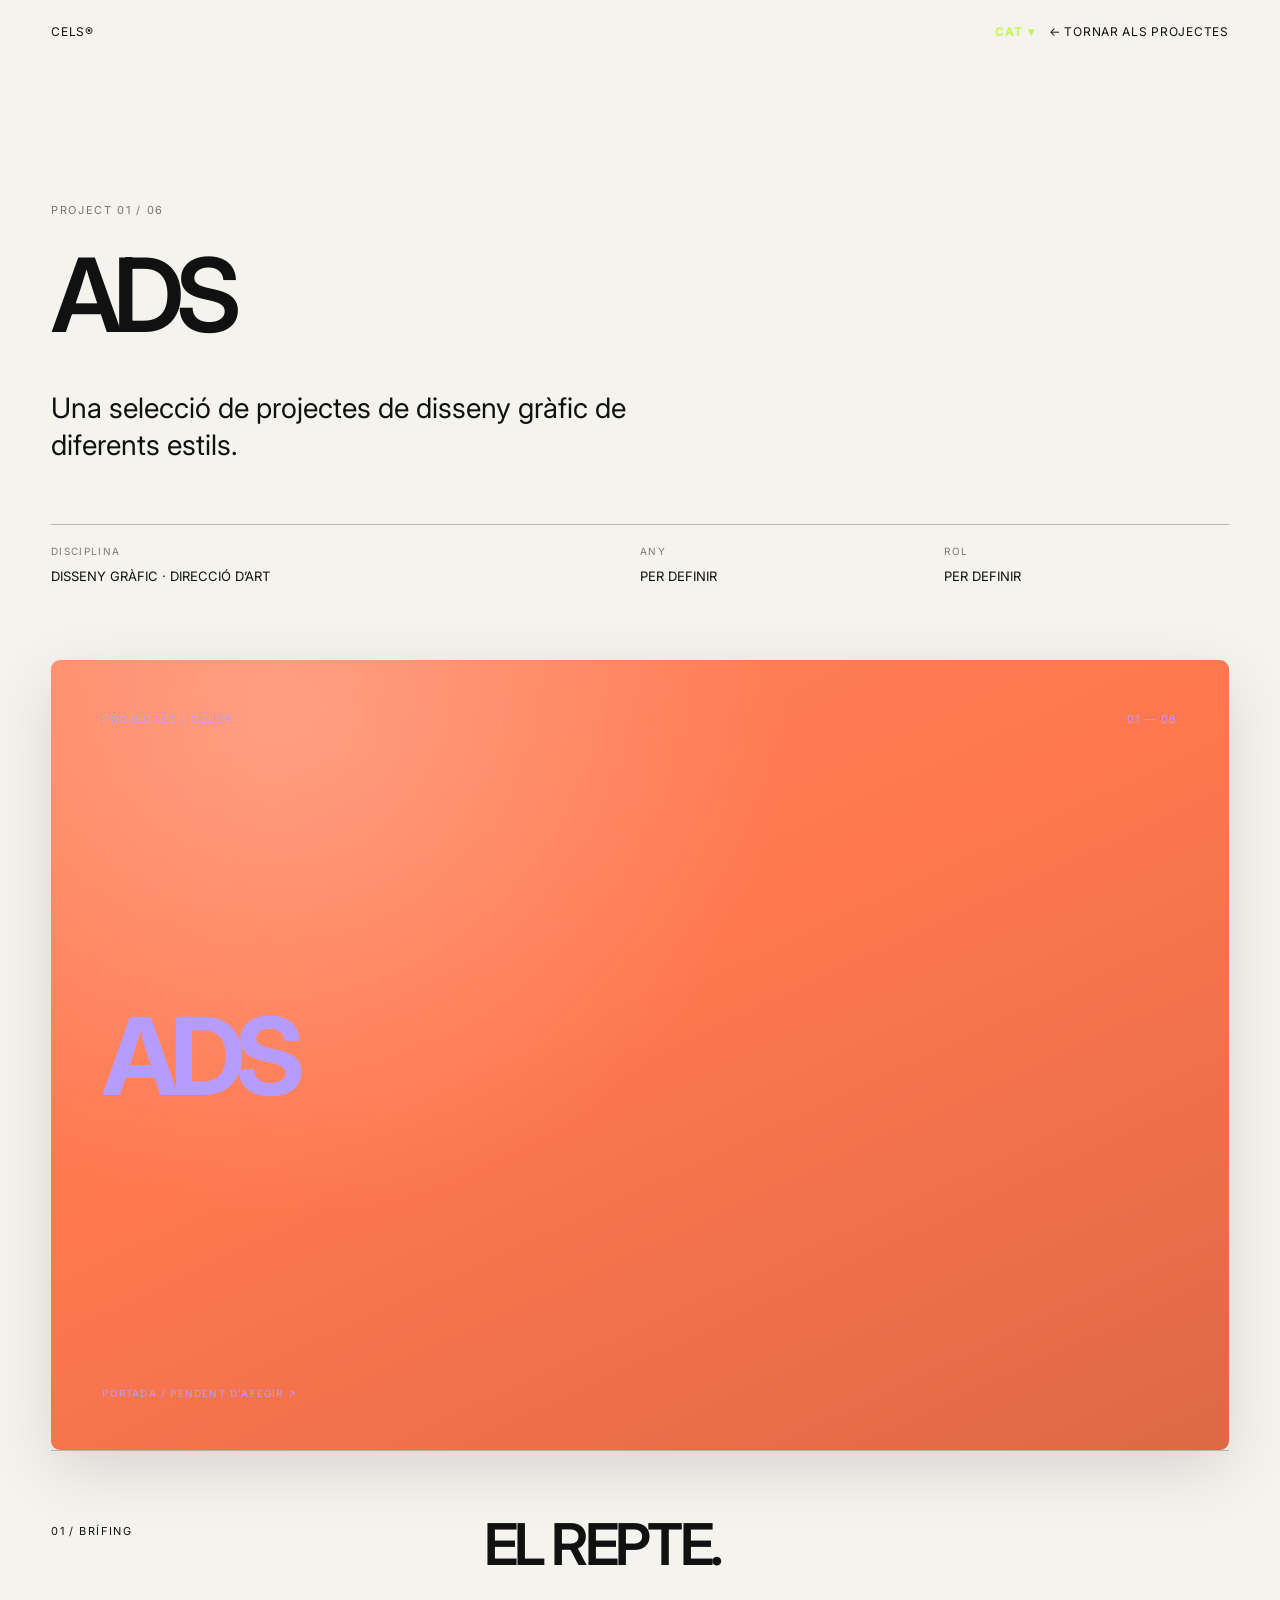
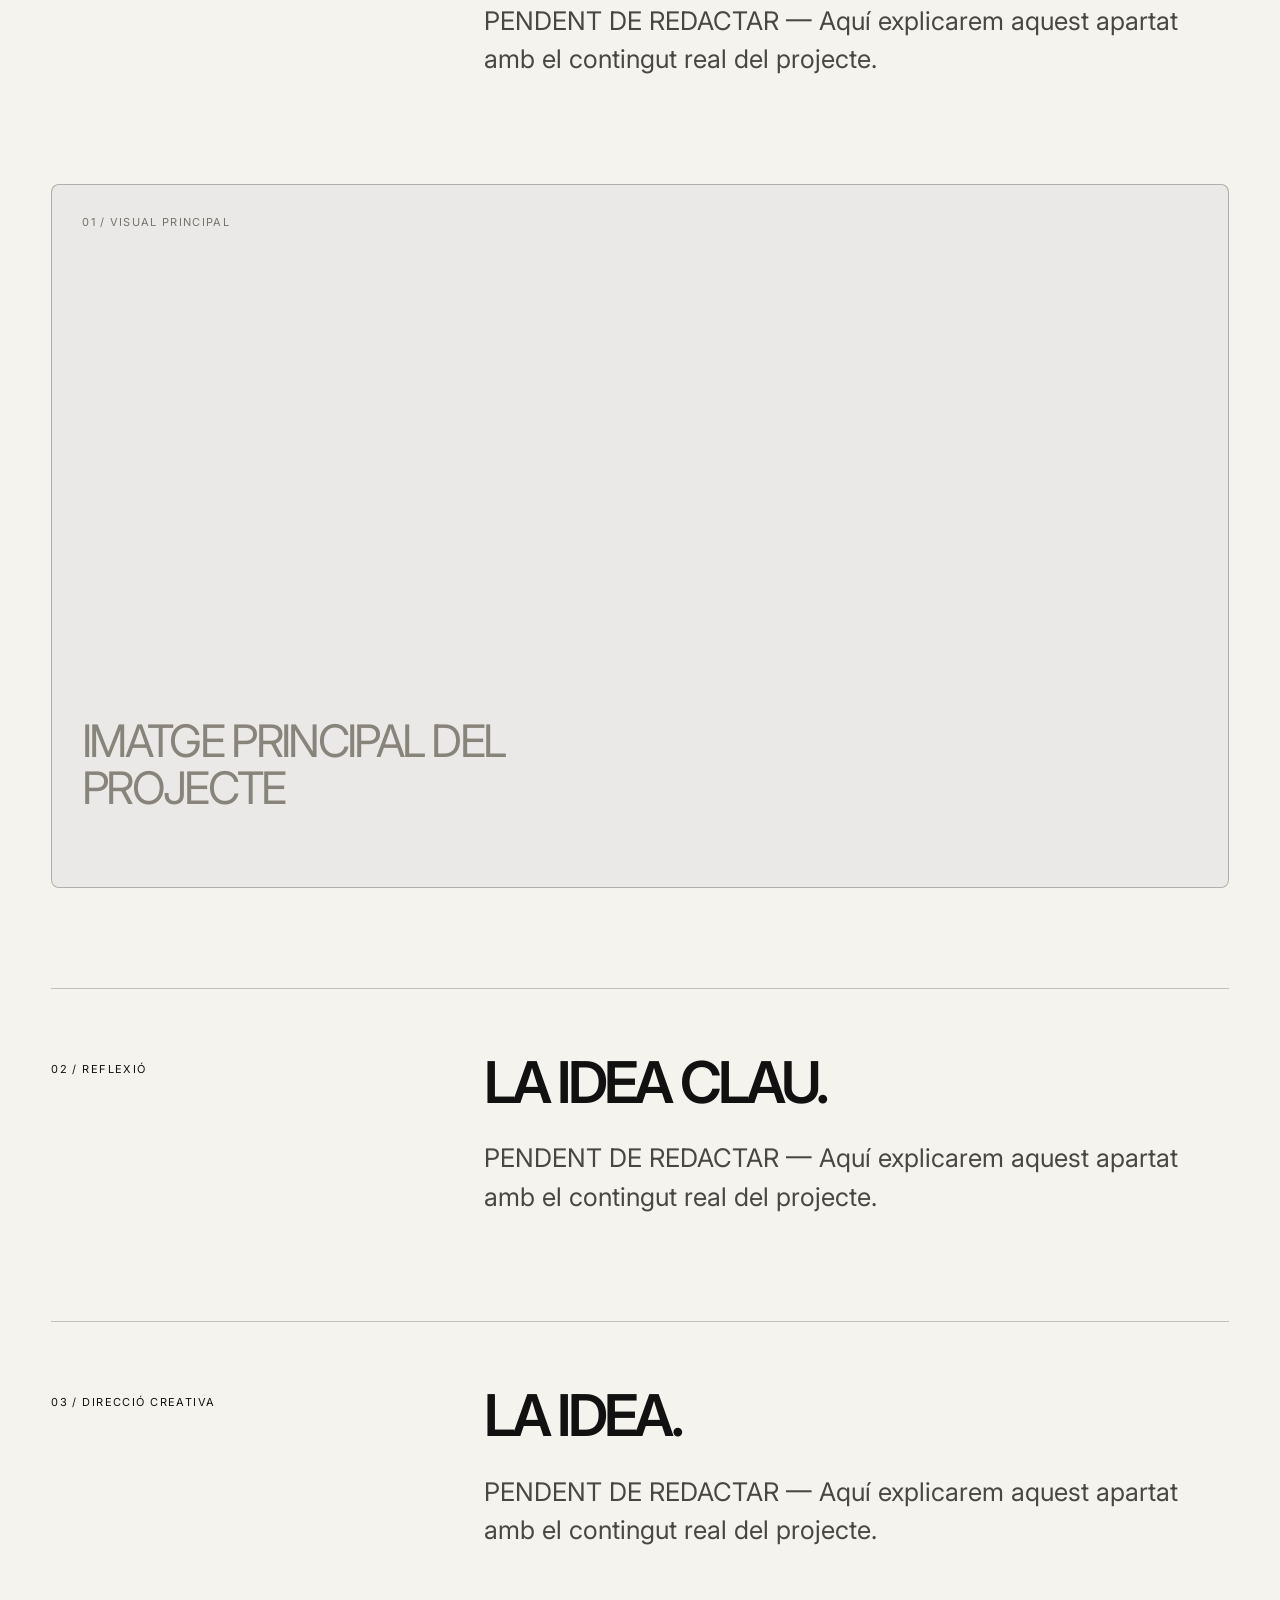
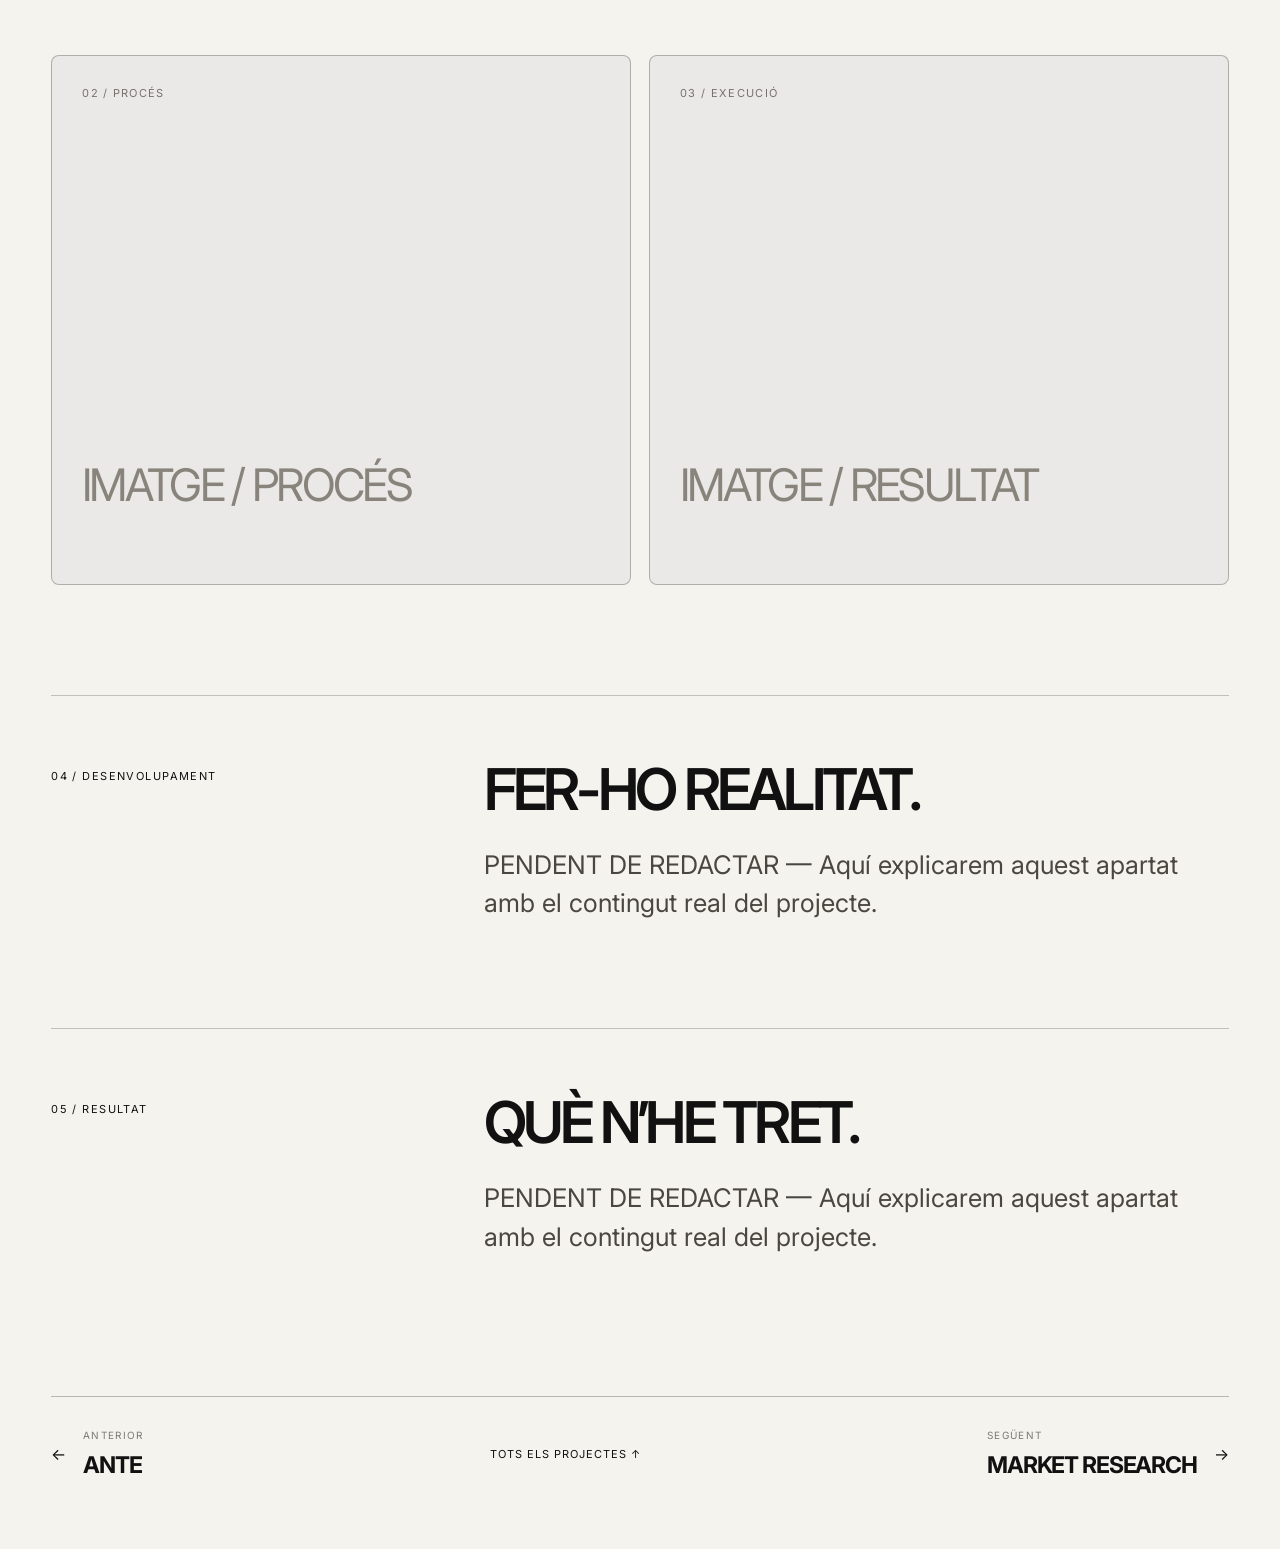
==== commit 10763004: "Actualització CELS: idiomes, disseny i colors" ====
--- a/project.html
+++ b/project.html
@@ -1,6 +1,7 @@
 <!DOCTYPE html>
-<html lang="en">
-<head><meta charset="UTF-8"><meta name="viewport" content="width=device-width, initial-scale=1.0"><title>Projecte — Cels Campeny</title><link rel="stylesheet" href="style.css"></head>
+<html lang="ca">
+<head><meta charset="UTF-8"><meta name="viewport" content="width=device-width, initial-scale=1.0"><title>Selected Work — Cels Campeny</title><meta name="description" content="Explore a selected creative project by Cels Campeny — advertising, visual storytelling and creative direction."><meta property="og:type" content="website"><meta property="og:site_name" content="Cels Campeny"><meta property="og:title" content="Selected Work — Cels Campeny"><meta property="og:description" content="Explore a selected project from the creative portfolio of Cels Campeny."><meta property="og:image" content="https://celscampeny.github.io/assets/about/cels-portrait-3d.png"><meta name="twitter:card" content="summary_large_image"><link rel="icon" type="image/svg+xml" href="/favicon.svg"><link rel="stylesheet" href="style.css"><link rel="stylesheet" href="language.css">
+</head>
 <body class="project-body">
 <header class="project-nav"><a href="index.html#top">CELS®</a><a href="index.html#work">← BACK TO WORK</a></header>
 <main class="case-study">
@@ -14,4 +15,5 @@
  <section class="case-section"><span>04 / DEVELOPMENT</span><div><h2>MAKING IT HAPPEN.</h2><p id="detailExecution"></p></div></section>
  <section class="case-section case-last"><span>05 / OUTCOME</span><div><h2>WHAT CAME OUT OF IT.</h2><p id="detailOutcome"></p></div></section>
  <nav class="case-navigation" aria-label="Navegació entre projectes"><a id="previousDetail" href="index.html#work">← <span><small>PREVIOUS</small><strong id="previousName">PROJECT</strong></span></a><a class="case-all" href="index.html#work">ALL WORK ↑</a><a id="nextDetail" href="index.html#work"><span><small>NEXT</small><strong id="nextName">PROJECT</strong></span> →</a></nav>
-</main><script src="projects-data.js"></script><script src="project.js"></script><script src="plis-plas-case.js"></script><script src="velabrava-case.js"></script><script src="ante-case.js"></script><script src="odara-case.js"></script><script src="adds-case.js"></script><script src="market-case.js"></script><script src="unified-heroes.js"></script></body></html>
+</main><script src="projects-data.js"></script><script src="project.js"></script><script src="plis-plas-case.js"></script><script src="velabrava-case.js"></script><script src="ante-case.js"></script><script src="odara-case.js"></script><script src="adds-case.js"></script><script src="market-case.js"></script><script src="unified-heroes.js"></script>  <script src="languages.js" defer></script>
+</body></html>
--- a/style.css
+++ b/style.css
@@ -1163,3 +1163,275 @@
  .home-page #contact.contact-section { padding-top: 85px; padding-bottom: 55px; gap: 40px; }
  .home-page #contact h2 { font-size: clamp(46px, 10.3vw, 78px); }
 }
+
+/* CELS — responsive refinement for laptops / translated long headings.
+   Limited to layout and typography; 3D transforms and entrance animations stay unchanged. */
+html,body{max-width:100%;}
+.home-page main,.project-body main{min-width:0;max-width:100%;}
+.home-page section,.case-study,.case-section,.case-intro{min-width:0;}
+.home-page .manifest h2,.home-page .manifest h3,
+.home-page #contact h2,.home-page #about .about-me-title,
+.case-intro h1,.case-cover strong{overflow-wrap:normal;}
+
+@media (min-width:751px) and (max-width:1500px){
+  .home-page .hero-portfolio-cover{
+    height:100svh;min-height:min(560px,100svh);
+  }
+  .home-page .hero-portfolio-cover .hero-front-name{
+    font-size:clamp(48px,5.8vw,86px);
+    top:clamp(110px,19svh,175px);
+  }
+  .home-page .hero-portfolio-cover .roles{
+    max-width:85%;flex-wrap:wrap;
+  }
+  .home-page .manifest{
+    min-height:0;
+    padding-block:clamp(85px,11svh,140px);
+  }
+  .home-page .manifest h2{
+    font-size:clamp(50px,7.3vw,106px);
+    max-width:100%;line-height:.99;
+    letter-spacing:-.055em;
+  }
+  .home-page .manifest h3{
+    font-size:clamp(39px,5vw,70px);
+    max-width:85%;margin-top:clamp(44px,6svh,85px);
+    line-height:1.04;
+  }
+  .home-page #about .about-me-layout{
+    gap:clamp(20px,3.2vw,58px);
+    grid-template-columns:minmax(0,1.04fr) minmax(0,.96fr);
+  }
+  .home-page #about .about-me-title{
+    font-size:clamp(63px,8.5vw,126px);
+    line-height:.91;
+    letter-spacing:-.065em;
+  }
+  .home-page #about .about-me-content{
+    height:clamp(430px,50vw,600px);
+  }
+  .home-page #about .about-me-introduction{
+    top:clamp(230px,26vw,340px);
+  }
+  .home-page #contact.contact-section{
+    min-height:0;
+    padding-top:clamp(84px,11svh,130px);
+    padding-bottom:clamp(50px,7svh,80px);
+    gap:clamp(24px,3.5svh,55px);
+  }
+  .home-page #contact h2{
+    font-size:clamp(59px,7.4vw,105px);
+    line-height:.96;letter-spacing:-.055em;
+  }
+  .home-page #contact .contact-intro{max-width:100%;}
+  .case-intro h1{font-size:clamp(54px,8vw,115px);line-height:.98;}
+  .case-cover strong{font-size:clamp(54px,8.4vw,120px);line-height:.96;}
+}
+@media (min-width:751px) and (max-height:800px){
+  .home-page .hero-portfolio-cover{min-height:min(480px,100svh);}
+  .home-page .hero-portfolio-cover .hero-front-name{top:18%;font-size:clamp(47px,5.5vw,76px);}
+  .home-page .hero-portfolio-cover .roles{bottom:10%;}
+  .home-page .manifest{padding-top:85px;padding-bottom:80px;}
+  .home-page .manifest h2{font-size:clamp(49px,6.7vw,96px);}
+  .home-page .manifest h3{margin-top:40px;font-size:clamp(37px,4.6vw,66px);}
+  .home-page #contact.contact-section{padding-top:85px;padding-bottom:55px;gap:30px;}
+  .home-page #contact h2{font-size:clamp(54px,7vw,96px);}
+}
+@media (min-width:751px) and (max-width:1100px){
+  .home-page #about .about-me-layout{grid-template-columns:minmax(0,1fr) minmax(0,.85fr);gap:24px;}
+  .home-page #about .about-me-title{font-size:clamp(60px,8vw,91px);}
+  .home-page #about .about-me-introduction{top:clamp(185px,23vw,270px);}
+  .home-page #about .about-me-content{height:clamp(430px,52vw,545px);}
+  .home-page #contact h2{font-size:clamp(54px,7vw,78px);}
+}
+@media (max-width:750px){
+  .home-page .manifest h2,.home-page .manifest h3{max-width:100%;line-height:1.02;}
+  .home-page #contact h2{line-height:1;}
+  .case-intro h1,.case-cover strong{line-height:1;}
+}
+
+/* CELS laptop fit: preserve desktop composition, 3D JS and scroll animations.
+   At medium widths, all top-level sections are composed for one usable viewport.
+   Long ABOUT reading intentionally scrolls within its existing text viewport. */
+@media (min-width: 751px) and (max-width: 1600px) {
+  .home-page .hero-portfolio-cover .hero-bg-word {
+    font-size: clamp(58px, 14.4vw, 220px);
+    max-width: 91vw;
+    white-space: nowrap;
+  }
+  .home-page .hero-portfolio-cover .hero-front-name {
+    font-size: clamp(46px, min(5.4vw, 9.5svh), 85px);
+  }
+  .home-page .manifest {
+    box-sizing:border-box;
+    height:100svh;min-height:0;
+    padding-top:clamp(90px, 15svh, 120px);
+    padding-bottom:clamp(24px, 4svh, 45px);
+    display:flex;flex-direction:column;justify-content:center;
+  }
+  .home-page .manifest .label {flex:0 0 auto;}
+  .home-page .manifest h2 {font-size:clamp(38px, min(6.3vw, 10.2svh), 100px);line-height:.96;}
+  .home-page .manifest h3 {font-size:clamp(28px,min(4.2vw,7svh),64px);margin-top:clamp(18px,3svh,36px);line-height:1;}
+  .home-page #about.about-me-section {
+    box-sizing:border-box;min-height:0;height:100svh;
+    padding-top:clamp(94px,13svh,115px);padding-bottom:clamp(16px,3svh,30px);
+    display:flex;flex-direction:column;
+  }
+  .home-page #about .label{margin-bottom:clamp(10px,2svh,22px);flex:none;}
+  .home-page #about .about-me-layout{width:100%;flex:1;min-height:0;align-items:center;}
+  .home-page #about .about-me-content{
+    height:100%;max-height:calc(100svh - 155px);min-height:0;
+  }
+  .home-page #about .about-me-title{
+    font-size:clamp(56px,min(8vw,15svh),124px);
+    line-height:.87;
+  }
+  .home-page #about .about-me-introduction{
+    top:clamp(162px,31svh,300px);min-height:0;
+  }
+  .home-page #about .about-me-portrait{
+    min-height:0;height:min(65svh,560px);
+    padding-bottom:0;
+    align-self:stretch;
+    align-items:flex-end;
+    justify-content:center;
+  }
+  .home-page #about .about-me-portrait-image{
+    max-height:min(68svh,560px);width:auto;max-width:100%;
+    object-fit:contain;
+  }
+  .home-page #work.work{
+    box-sizing:border-box;min-height:0;height:100svh;
+    padding-top:clamp(90px,13svh,115px);
+    padding-bottom:clamp(12px,2svh,24px);
+    display:flex;flex-direction:column;
+  }
+  .home-page #work > .label{margin-bottom:clamp(5px,1svh,16px);flex:none;}
+  .home-page #work .gallery3d{
+    width:100%;flex:1;min-height:0;
+    grid-template-columns:minmax(0,1.15fr) minmax(0,.85fr);
+    gap:clamp(20px,4vw,65px);
+    align-items:center;
+  }
+  .home-page #work .gallery-stage{
+    min-height:0;height:100%;max-height:calc(100svh - 160px);
+  }
+  .home-page #work .project-stack{
+    margin-top:clamp(45px,10svh,96px);
+    width:min(75%,340px);
+    height:clamp(150px,27svh,220px);
+  }
+  .home-page #work .stack-slot,
+  .home-page #work .stack-slot.is-last,
+  .home-page #work .stack-card {
+    height:clamp(148px,26svh,220px);
+  }
+  .home-page #work .gallery-info{padding:0;min-width:0;}
+  .home-page #work .gallery-info h2{
+    font-size:clamp(38px,min(5.2vw,9svh),78px);
+    margin-top:clamp(8px,1.4svh,18px);
+    margin-bottom:clamp(5px,1svh,15px);
+  }
+  .home-page #work .gallery-description{
+    margin-top:clamp(12px,2svh,24px);
+    font-size:clamp(12px,1vw,15px);line-height:1.45;
+  }
+  .home-page #contact.contact-section{
+    height:100svh;min-height:0;
+    box-sizing:border-box;
+    padding-top:clamp(88px,12svh,110px);
+    padding-bottom:clamp(15px,3svh,30px);
+    gap:clamp(12px,2.4svh,26px);
+  }
+  .home-page #contact h2{
+    font-size:clamp(44px,min(6.5vw,10svh),92px);
+    margin-bottom:clamp(12px,2svh,23px);
+    line-height:.9;
+  }
+  .home-page #contact .contact-eyebrow{margin-bottom:clamp(8px,1.5svh,16px);}
+  .home-page #contact .contact-description{margin-bottom:clamp(12px,2svh,22px);font-size:clamp(13px,1.2vw,18px);}
+  .home-page #contact .contact-primary-cta{padding:clamp(10px,1.6svh,16px) 20px;}
+  .home-page #contact .contact-detail{padding-top:clamp(10px,1.8svh,20px);padding-bottom:clamp(10px,1.8svh,22px);gap:clamp(6px,1.5svh,14px);}
+}
+/* Viewport fit for 1366x768, 1440x900 and similar medium laptop windows. */
+@media (min-width:751px) and (max-height:750px){
+  .home-page #about .about-me-title{font-size:clamp(52px,min(7vw,13svh),98px);}
+  .home-page #about .about-me-introduction{top:clamp(148px,28svh,225px);}
+  .home-page #work .project-stack{margin-top:clamp(33px,8svh,60px);}
+  .home-page #work .gallery-stage{max-height:calc(100svh - 140px);}
+  .home-page #contact .contact-detail-label{font-size:10px;}
+}
+/* Smaller phones stay naturally scrollable; avoid clipping full texts. */
+
+/* CELS — precise laptop alignment: preserve PORTFOLIO's original position. */
+@media (min-width:751px) and (max-width:1600px) {
+  /* Align the CELS CAMPENY block with the leading edge of PORTFOLIO. */
+  .home-page .hero-portfolio-cover .hero-front-name {
+    left: 8.7%;
+  }
+  /* Give the portrait a little more breathing room and keep it slightly lower. */
+  .home-page #about .about-me-portrait {
+    align-self:stretch;
+    align-items:flex-end;
+    justify-content:center;
+    padding-bottom:clamp(34px,5.2svh,56px);
+  }
+  .home-page #about .about-me-portrait-image {
+    max-height:min(56svh,455px);
+    translate:0 4px;
+  }
+  /* Caption aligned to the portrait width, sitting on the lower baseline. */
+  .home-page #about .about-me-portrait > p {
+    left:50%;
+    right:auto;
+    width:min(78%, 455px);
+    transform:translateX(-50%);
+    bottom:0;
+    margin:0;
+  }
+}
+
+
+/* ABOUT ME — only medium screens/laptops (desktop-wide unchanged). */
+@media (min-width: 751px) and (max-width: 1600px) {
+  /* Lower divider and introduction under SOBRE MI. */
+  .home-page #about .about-me-introduction {
+    top: clamp(195px, 36svh, 335px);
+  }
+  /* Larger portrait with caption directly beneath it in the same column. */
+  .home-page #about .about-me-portrait {
+    display: flex;
+    flex-direction: column;
+    align-items: center;
+    justify-content: flex-end;
+    padding: 0 0 clamp(5px, 1svh, 12px);
+    gap: clamp(4px, .65svh, 8px);
+  }
+  .home-page #about .about-me-portrait-image {
+    display: block;
+    width: min(100%, 530px);
+    height: auto;
+    max-height: min(60svh, 510px);
+    object-fit: contain;
+    translate: 0 0;
+    flex: 0 1 auto;
+  }
+  .home-page #about .about-me-portrait > p {
+    position: relative;
+    left: auto;
+    right: auto;
+    bottom: auto;
+    transform: none;
+    align-self: center;
+    width: min(100%, 530px);
+    margin: 0;
+    padding: 0;
+    display: flex;
+    justify-content: space-between;
+  }
+}
+@media (min-width: 751px) and (max-width: 1600px) and (max-height: 750px) {
+  .home-page #about .about-me-introduction {
+    top: clamp(180px, 33svh, 255px);
+  }
+}
--- a/language.css
+++ b/language.css
@@ -0,0 +1,59 @@
+/* Language switcher: text-only dropdown placed right before MENU */
+header.nav .nav-actions{
+  display:flex;align-items:center;justify-content:flex-end;gap:clamp(10px,1.4vw,18px);
+  margin-left:auto;flex:0 0 auto;
+}
+header.nav .nav-actions .lang-switcher,
+header.nav .nav-actions .menu-dropdown{flex:0 0 auto;margin:0;}
+header.nav .lang-switcher,
+header.project-nav .lang-switcher{
+  position:relative;display:flex;align-items:center;z-index:120;
+}
+.lang-switcher .lang-trigger{
+  display:inline-flex;align-items:center;gap:6px;
+  padding:0;border:0;background:transparent;box-shadow:none;outline:none;
+  font:inherit;font-size:12px;letter-spacing:.06em;font-weight:700;
+  color:#c6f44f;cursor:pointer;
+}
+.lang-switcher .lang-trigger:hover,
+.lang-switcher .lang-trigger:focus-visible{
+  background:transparent;color:#c6f44f;opacity:.88;
+}
+.lang-switcher .lang-current{color:#c6f44f;font-weight:700;}
+.lang-switcher .lang-chevron{
+  color:currentColor;font-size:12px;line-height:1;display:inline-flex;align-items:center;
+  transform:translateY(0);transition:transform .18s ease;
+}
+.lang-switcher.is-open .lang-chevron{transform:rotate(180deg);}
+.lang-options{
+  position:absolute;top:calc(100% + 8px);right:0;min-width:88px;
+  display:flex;flex-direction:column;gap:0;
+  padding:8px 0;background:#172ec0;color:#fff;border:1px solid rgba(255,255,255,.18);
+  border-radius:10px;box-shadow:0 18px 34px rgba(0,14,60,.28);
+  opacity:0;visibility:hidden;pointer-events:none;transform:translateY(-4px);
+  transition:opacity .18s ease, transform .18s ease, visibility .18s ease;
+}
+.lang-switcher.is-open .lang-options{
+  opacity:1;visibility:visible;pointer-events:auto;transform:translateY(0);
+}
+.lang-options button{
+  width:100%;border:0;background:transparent;color:#fff;cursor:pointer;
+  text-align:left;padding:8px 14px;font:inherit;font-size:12px;letter-spacing:.04em;font-weight:500;
+}
+.lang-options button:hover,
+.lang-options button:focus-visible{background:rgba(255,255,255,.10);outline:none;}
+.lang-options button.is-selected{color:#c6f44f;font-weight:700;background:transparent;}
+header.project-nav .lang-switcher{margin-left:auto;margin-right:14px;}
+header.project-nav .lang-options{background:#171717;}
+@media (max-width: 700px){
+  header.nav .nav-actions{gap:12px;}
+  .lang-switcher .lang-trigger,.lang-options button{font-size:11px;}
+  .lang-options{min-width:80px;}
+}
+@media (prefers-reduced-motion: reduce){
+  .lang-chevron,.lang-options{transition:none;}
+}
+
+/* CAT is typographically emphasized in the dropdown, even when another language is active. */
+.lang-options button[data-lang="ca"]{font-weight:900;}
+.lang-switcher .lang-trigger:has(.lang-current){font-weight:800;}
